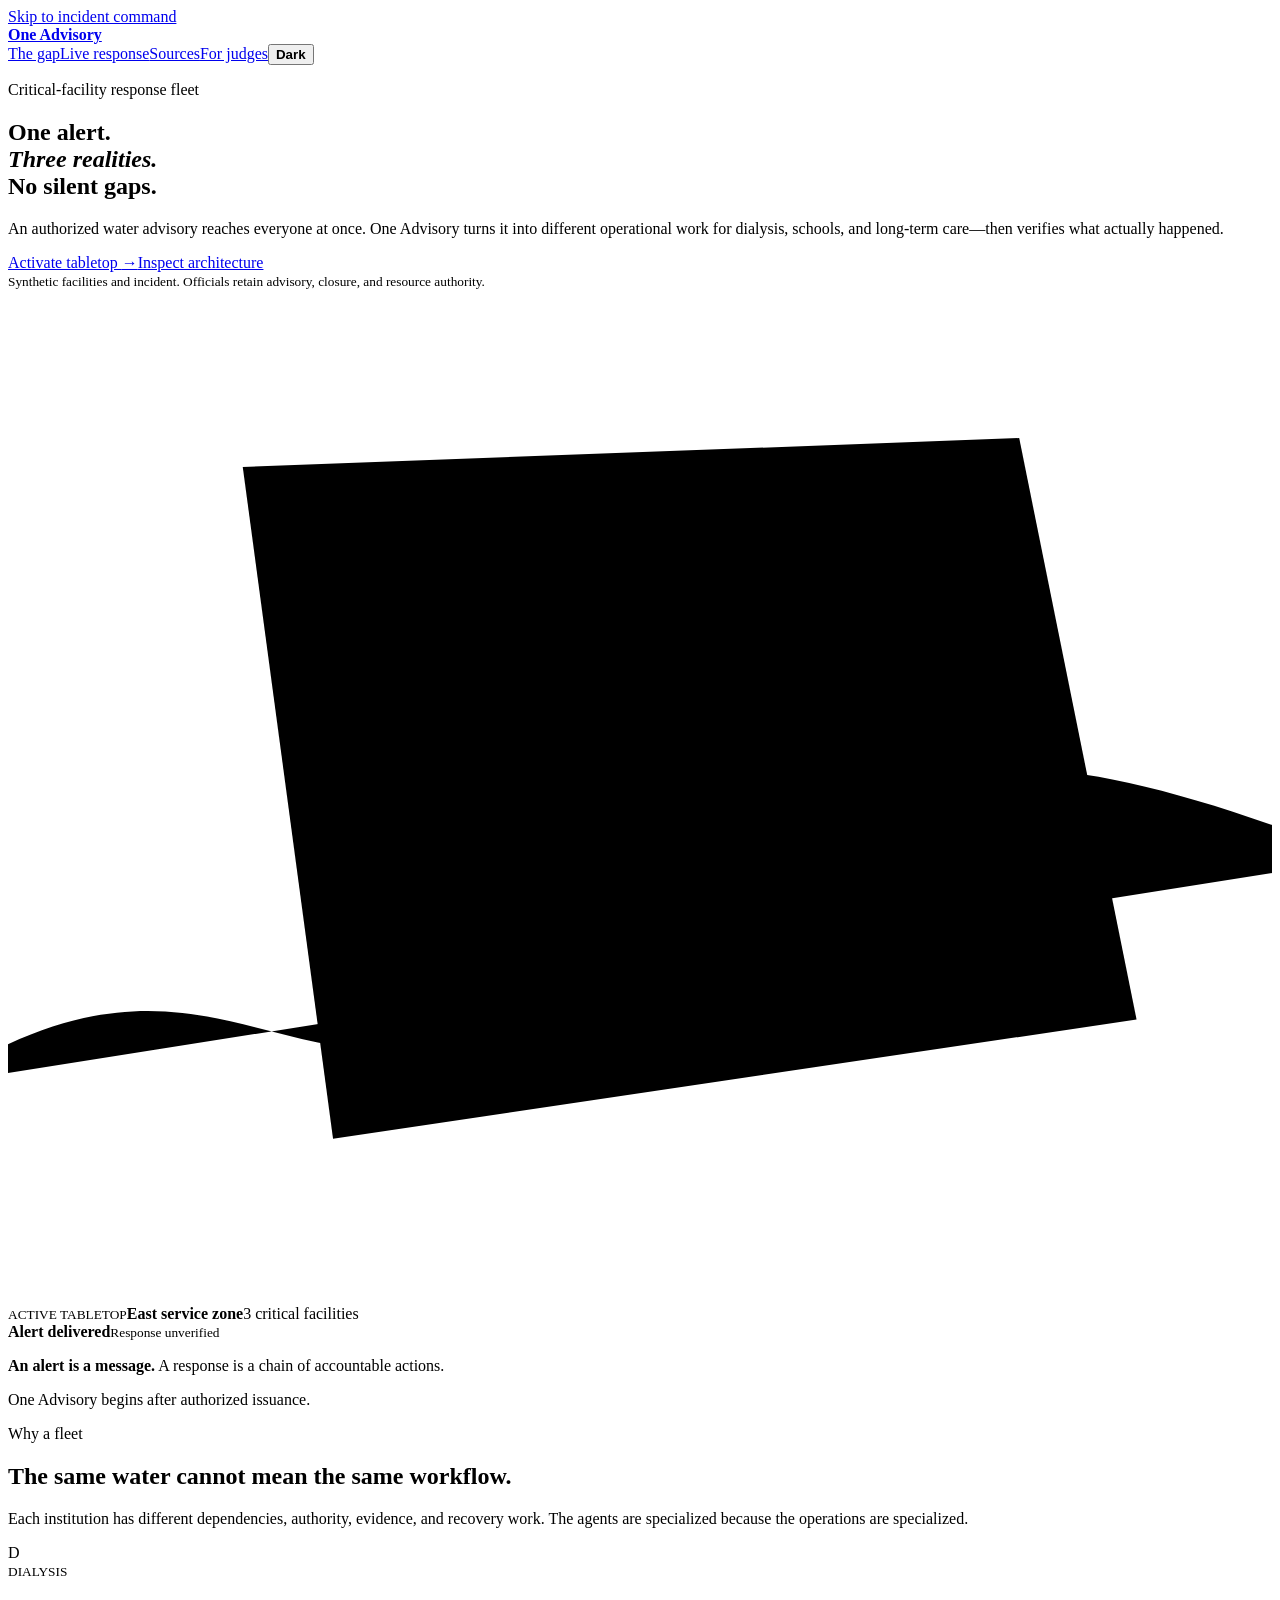
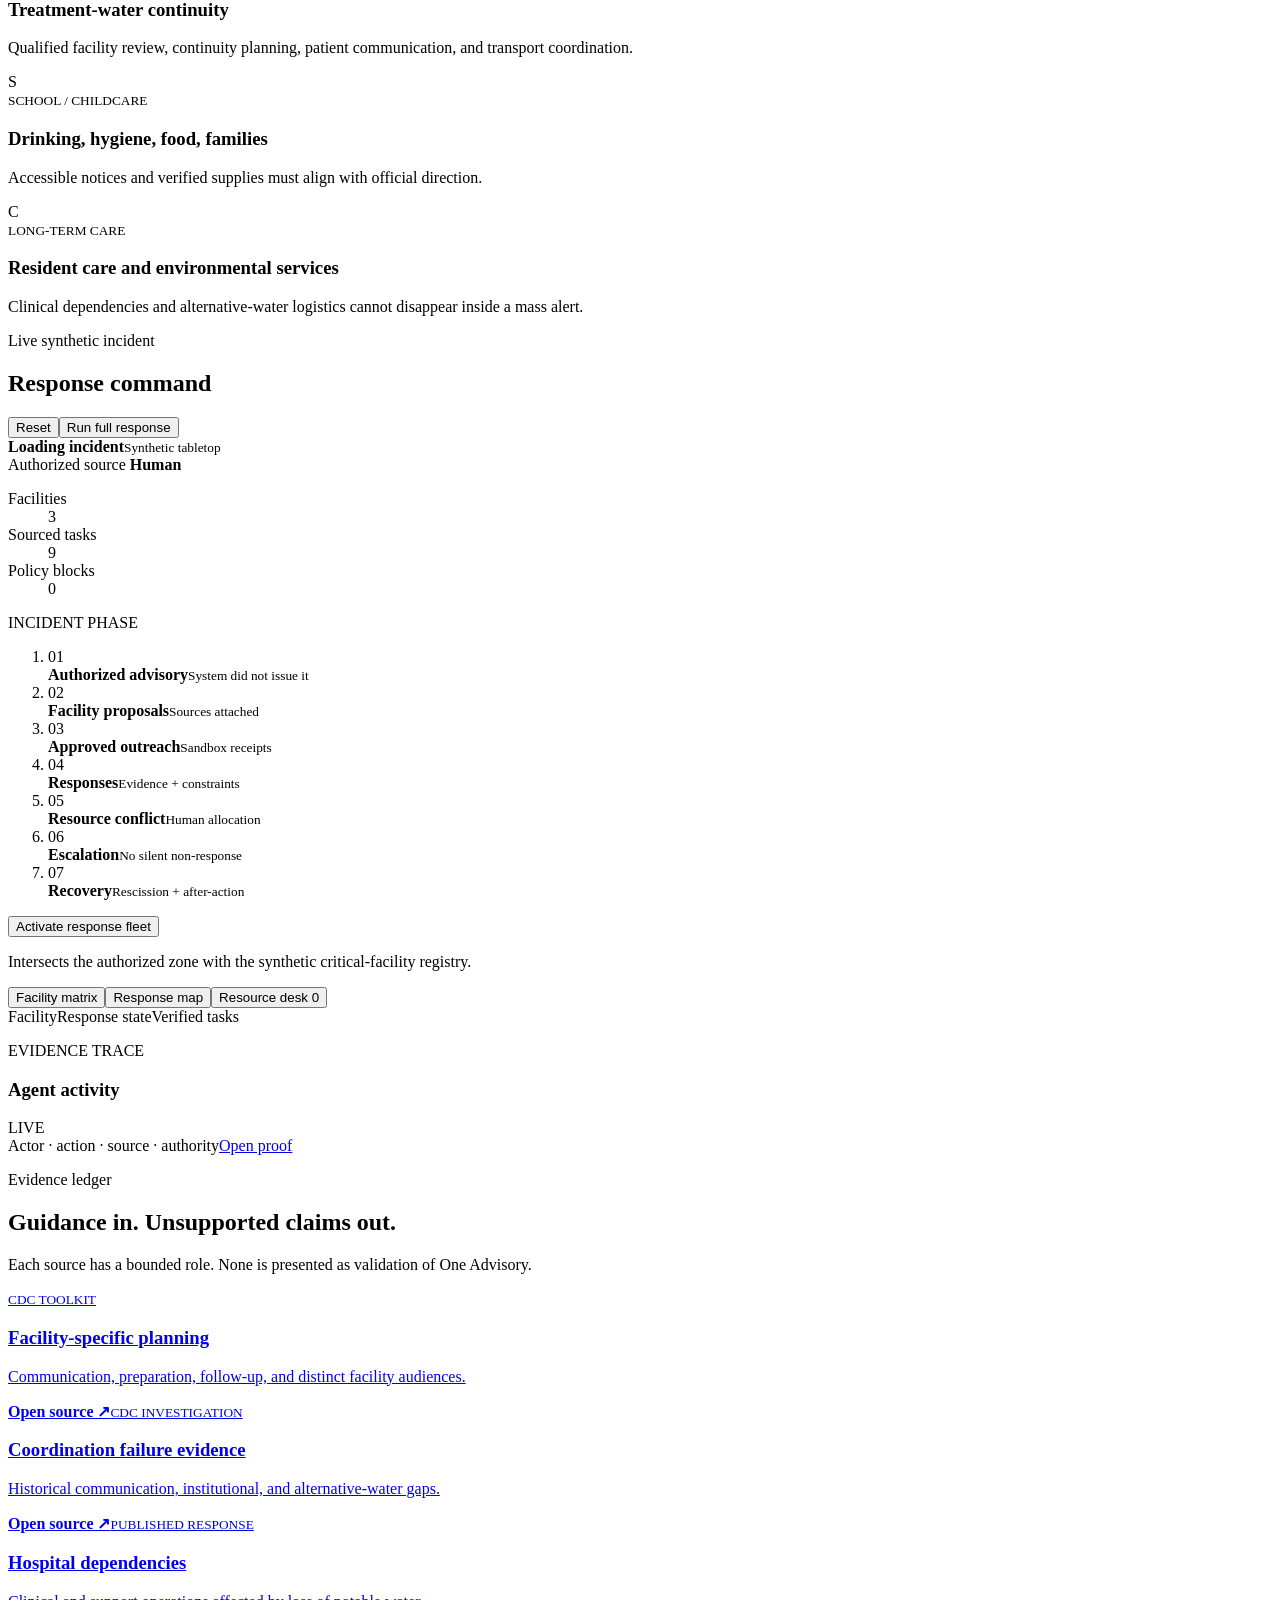
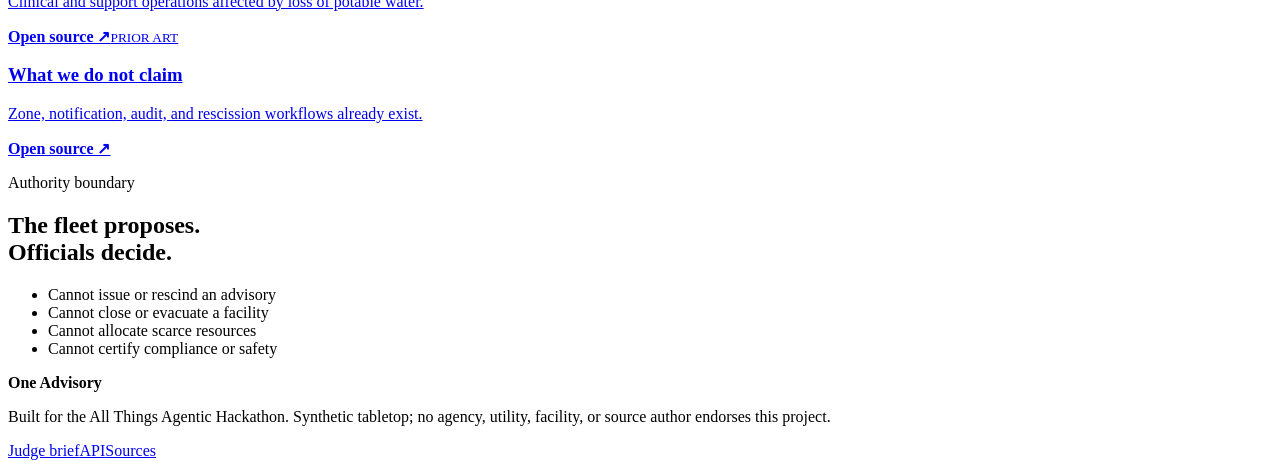
==== app/web/index.html @ 7d85302a "revert: remove guided navigation" ====
<!doctype html>
<html lang="en" data-theme="dark">
<head>
  <meta charset="utf-8"><meta name="viewport" content="width=device-width, initial-scale=1">
  <meta name="description" content="One Advisory turns an authorized drinking-water warning into verified facility-specific response.">
  <title>One Advisory — From warning to verified response</title>
  <link rel="preconnect" href="https://fonts.googleapis.com"><link rel="preconnect" href="https://fonts.gstatic.com" crossorigin>
  <link href="https://fonts.googleapis.com/css2?family=Geist:wght@400;500;600;700&family=Geist+Mono:wght@400;600&display=swap" rel="stylesheet">
  <link rel="stylesheet" href="/static/styles.css">
</head>
<body>
  <a class="skip-link" href="#command">Skip to incident command</a>
  <header class="topbar"><a class="brand" href="/"><span class="brand-symbol" aria-hidden="true"><i></i><i></i><i></i></span><b>One Advisory</b></a><nav><a href="#why">The gap</a><a href="#command">Live response</a><a href="#sources">Sources</a><a href="/judges">For judges</a><button id="theme-toggle" class="theme-toggle" type="button" aria-pressed="true"><span aria-hidden="true"></span><b>Dark</b></button></nav></header>
  <main>
    <section class="hero shell">
      <div class="hero-copy"><p class="kicker">Critical-facility response fleet</p><h1>One alert.<br><em>Three realities.</em><br>No silent gaps.</h1><p>An authorized water advisory reaches everyone at once. One Advisory turns it into different operational work for dialysis, schools, and long-term care—then verifies what actually happened.</p><div class="hero-actions"><a href="#command" class="button primary">Activate tabletop <span>→</span></a><a href="/judges" class="button quiet">Inspect architecture</a></div><small>Synthetic facilities and incident. Officials retain advisory, closure, and resource authority.</small></div>
      <div class="hero-map" aria-label="Synthetic advisory zone with three critical facilities">
        <div class="map-grid"></div><svg viewBox="0 0 700 560" role="img" aria-label="East service zone synthetic map"><path class="river" d="M-40 440C130 330 160 490 320 380S510 220 750 315"/><path class="zone" d="M130 98L560 82L625 404L180 470Z"/><path class="road" d="M15 190L690 375M70 520L570 10M10 340L690 160"/><g class="marker dialysis" transform="translate(285 228)"><circle r="21"/><path d="M-7 0H7M0-7V7"/></g><g class="marker school" transform="translate(450 338)"><circle r="21"/><path d="M-9 6H9V-4L0-10L-9-4Z"/></g><g class="marker care" transform="translate(510 188)"><circle r="21"/><path d="M-9 8V-8H9V8M-3 8V1H3V8"/></g></svg>
        <div class="map-card map-title"><small>ACTIVE TABLETOP</small><b>East service zone</b><span>3 critical facilities</span></div>
        <div class="map-card map-proof"><span class="proof-ring"></span><div><b>Alert delivered</b><small>Response unverified</small></div></div>
      </div>
    </section>

    <section class="definition-strip"><div class="shell"><p><b>An alert is a message.</b> A response is a chain of accountable actions.</p><span>One Advisory begins after authorized issuance.</span></div></section>

    <section class="section shell" id="why">
      <div class="section-title"><p class="kicker">Why a fleet</p><h2>The same water cannot mean the same workflow.</h2><p>Each institution has different dependencies, authority, evidence, and recovery work. The agents are specialized because the operations are specialized.</p></div>
      <div class="facility-explain"><article><span>D</span><div><small>DIALYSIS</small><h3>Treatment-water continuity</h3><p>Qualified facility review, continuity planning, patient communication, and transport coordination.</p></div></article><article><span>S</span><div><small>SCHOOL / CHILDCARE</small><h3>Drinking, hygiene, food, families</h3><p>Accessible notices and verified supplies must align with official direction.</p></div></article><article><span>C</span><div><small>LONG-TERM CARE</small><h3>Resident care and environmental services</h3><p>Clinical dependencies and alternative-water logistics cannot disappear inside a mass alert.</p></div></article></div>
    </section>

    <section class="command-section" id="command">
      <div class="shell command-heading"><div><p class="kicker">Live synthetic incident</p><h2>Response command</h2></div><div><button class="button quiet small" id="reset">Reset</button><button class="button primary small" id="autorun">Run full response</button></div></div>
      <div class="shell command" aria-busy="false">
        <header class="incident-bar"><div class="incident-state"><span id="state-light"></span><div><b id="state-title">Loading incident</b><small id="incident-id">Synthetic tabletop</small></div></div><div class="incident-auth">Authorized source <strong>Human</strong></div><dl><div><dt>Facilities</dt><dd id="facility-count">3</dd></div><div><dt>Sourced tasks</dt><dd id="task-count">9</dd></div><div><dt>Policy blocks</dt><dd id="rejection-count">0</dd></div></dl></header>
        <div class="command-grid">
          <aside class="phase-panel"><p class="panel-label">INCIDENT PHASE</p><ol id="phases"><li data-state="authorized_advisory_received"><span>01</span><div><b>Authorized advisory</b><small>System did not issue it</small></div></li><li data-state="proposals_ready"><span>02</span><div><b>Facility proposals</b><small>Sources attached</small></div></li><li data-state="instructions_delivered"><span>03</span><div><b>Approved outreach</b><small>Sandbox receipts</small></div></li><li data-state="responses_in_progress"><span>04</span><div><b>Responses</b><small>Evidence + constraints</small></div></li><li data-state="resource_conflict"><span>05</span><div><b>Resource conflict</b><small>Human allocation</small></div></li><li data-state="response_verified"><span>06</span><div><b>Escalation</b><small>No silent non-response</small></div></li><li data-state="closed"><span>07</span><div><b>Recovery</b><small>Rescission + after-action</small></div></li></ol><button class="button primary full" id="advance">Activate response fleet</button><p id="next-note">Intersects the authorized zone with the synthetic critical-facility registry.</p></aside>
          <section class="operations-panel">
            <div class="ops-tabs" role="tablist"><button role="tab" data-tab="facilities" aria-selected="true">Facility matrix</button><button role="tab" data-tab="map" aria-selected="false">Response map</button><button role="tab" data-tab="conflict" aria-selected="false">Resource desk <span id="conflict-badge">0</span></button></div>
            <div class="ops-view" id="view-facilities" role="tabpanel"><div class="facility-table-head"><span>Facility</span><span>Response state</span><span>Verified tasks</span></div><div id="facility-list"></div></div>
            <div class="ops-view" id="view-map" role="tabpanel" hidden><div class="ops-map"><div class="map-grid"></div><svg viewBox="0 0 700 480"><path class="river" d="M-40 380C130 270 160 430 320 320S510 160 750 255"/><path class="zone" d="M130 78L560 62L625 344L180 410Z"/><path class="road" d="M15 150L690 315M70 450L570 0M10 290L690 120"/><g id="map-markers"></g></svg><div class="map-legend"><span><i class="ok"></i>Evidence</span><span><i class="wait"></i>Waiting</span><span><i class="risk"></i>Escalated</span></div></div></div>
            <div class="ops-view" id="view-conflict" role="tabpanel" hidden><div id="conflict-panel" class="empty-state"><span></span><h3>No resource conflict yet</h3><p>The fleet will surface competing requests without allocating on its own.</p></div></div>
          </section>
          <aside class="trace-panel"><div class="trace-title"><div><p class="panel-label">EVIDENCE TRACE</p><h3>Agent activity</h3></div><span>LIVE</span></div><div id="timeline" class="timeline" aria-live="polite"></div><footer><span>Actor · action · source · authority</span><a href="/api/proof">Open proof</a></footer></aside>
        </div>
      </div>
    </section>

    <section class="section shell" id="sources"><div class="section-title"><p class="kicker">Evidence ledger</p><h2>Guidance in. Unsupported claims out.</h2><p>Each source has a bounded role. None is presented as validation of One Advisory.</p></div><div class="sources"><a href="https://www.cdc.gov/water-emergency/php/dwact/index.html"><small>CDC TOOLKIT</small><h3>Facility-specific planning</h3><p>Communication, preparation, follow-up, and distinct facility audiences.</p><b>Open source ↗</b></a><a href="https://www.cdc.gov/mmwr/preview/mmwrhtml/mm6006a1.htm"><small>CDC INVESTIGATION</small><h3>Coordination failure evidence</h3><p>Historical communication, institutional, and alternative-water gaps.</p><b>Open source ↗</b></a><a href="https://pmc.ncbi.nlm.nih.gov/articles/PMC5587347/"><small>PUBLISHED RESPONSE</small><h3>Hospital dependencies</h3><p>Clinical and support operations affected by loss of potable water.</p><b>Open source ↗</b></a><a href="https://uoms.canopymapping.co/boil-water-notice-management-software"><small>PRIOR ART</small><h3>What we do not claim</h3><p>Zone, notification, audit, and rescission workflows already exist.</p><b>Open source ↗</b></a></div></section>
    <section class="authority-section"><div class="shell"><div><p class="kicker">Authority boundary</p><h2>The fleet proposes.<br>Officials decide.</h2></div><ul><li>Cannot issue or rescind an advisory</li><li>Cannot close or evacuate a facility</li><li>Cannot allocate scarce resources</li><li>Cannot certify compliance or safety</li></ul></div></section>
  </main>
  <footer class="footer"><div class="shell"><div class="brand"><span class="brand-symbol"><i></i><i></i><i></i></span><b>One Advisory</b></div><p>Built for the All Things Agentic Hackathon. Synthetic tabletop; no agency, utility, facility, or source author endorses this project.</p><nav><a href="/judges">Judge brief</a><a href="/docs">API</a><a href="#sources">Sources</a></nav></div></footer>
  <div id="toast" class="toast" role="status" aria-live="polite"></div><script src="/static/app.js" defer></script>
</body></html>
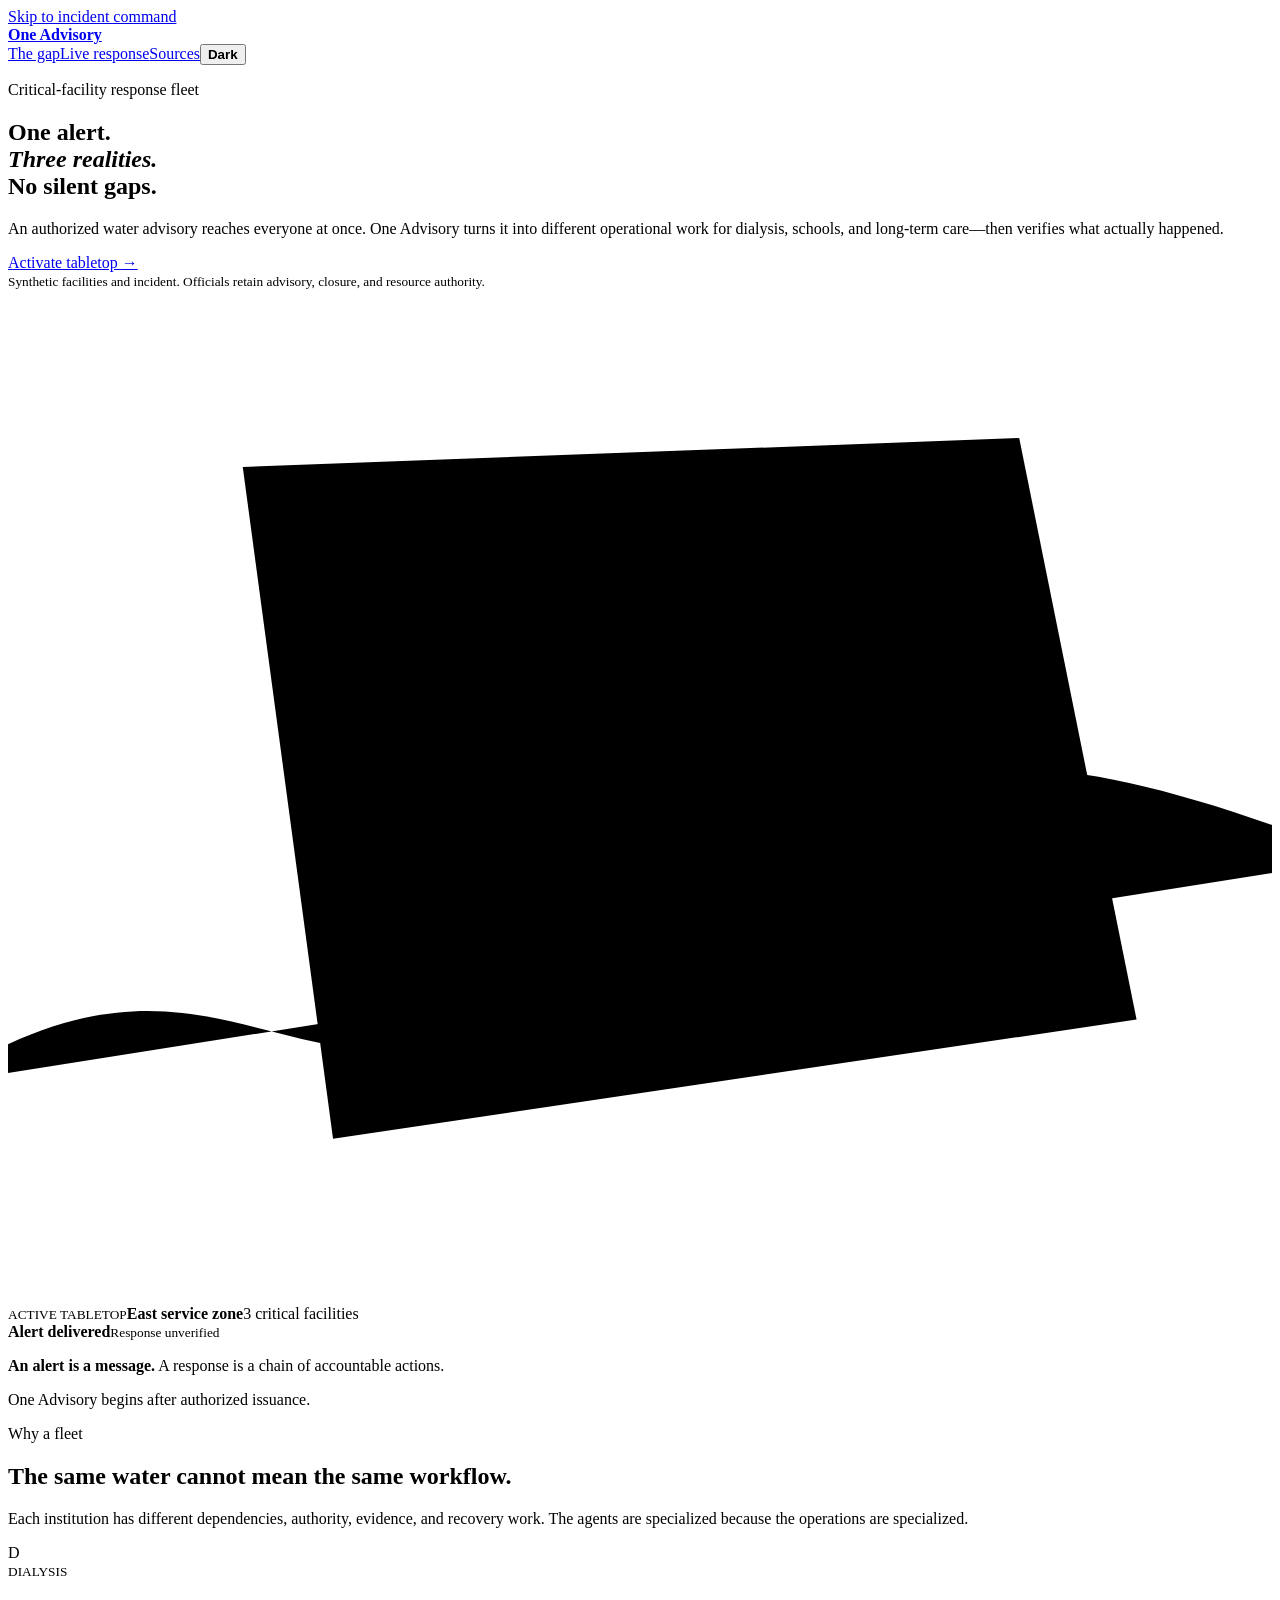
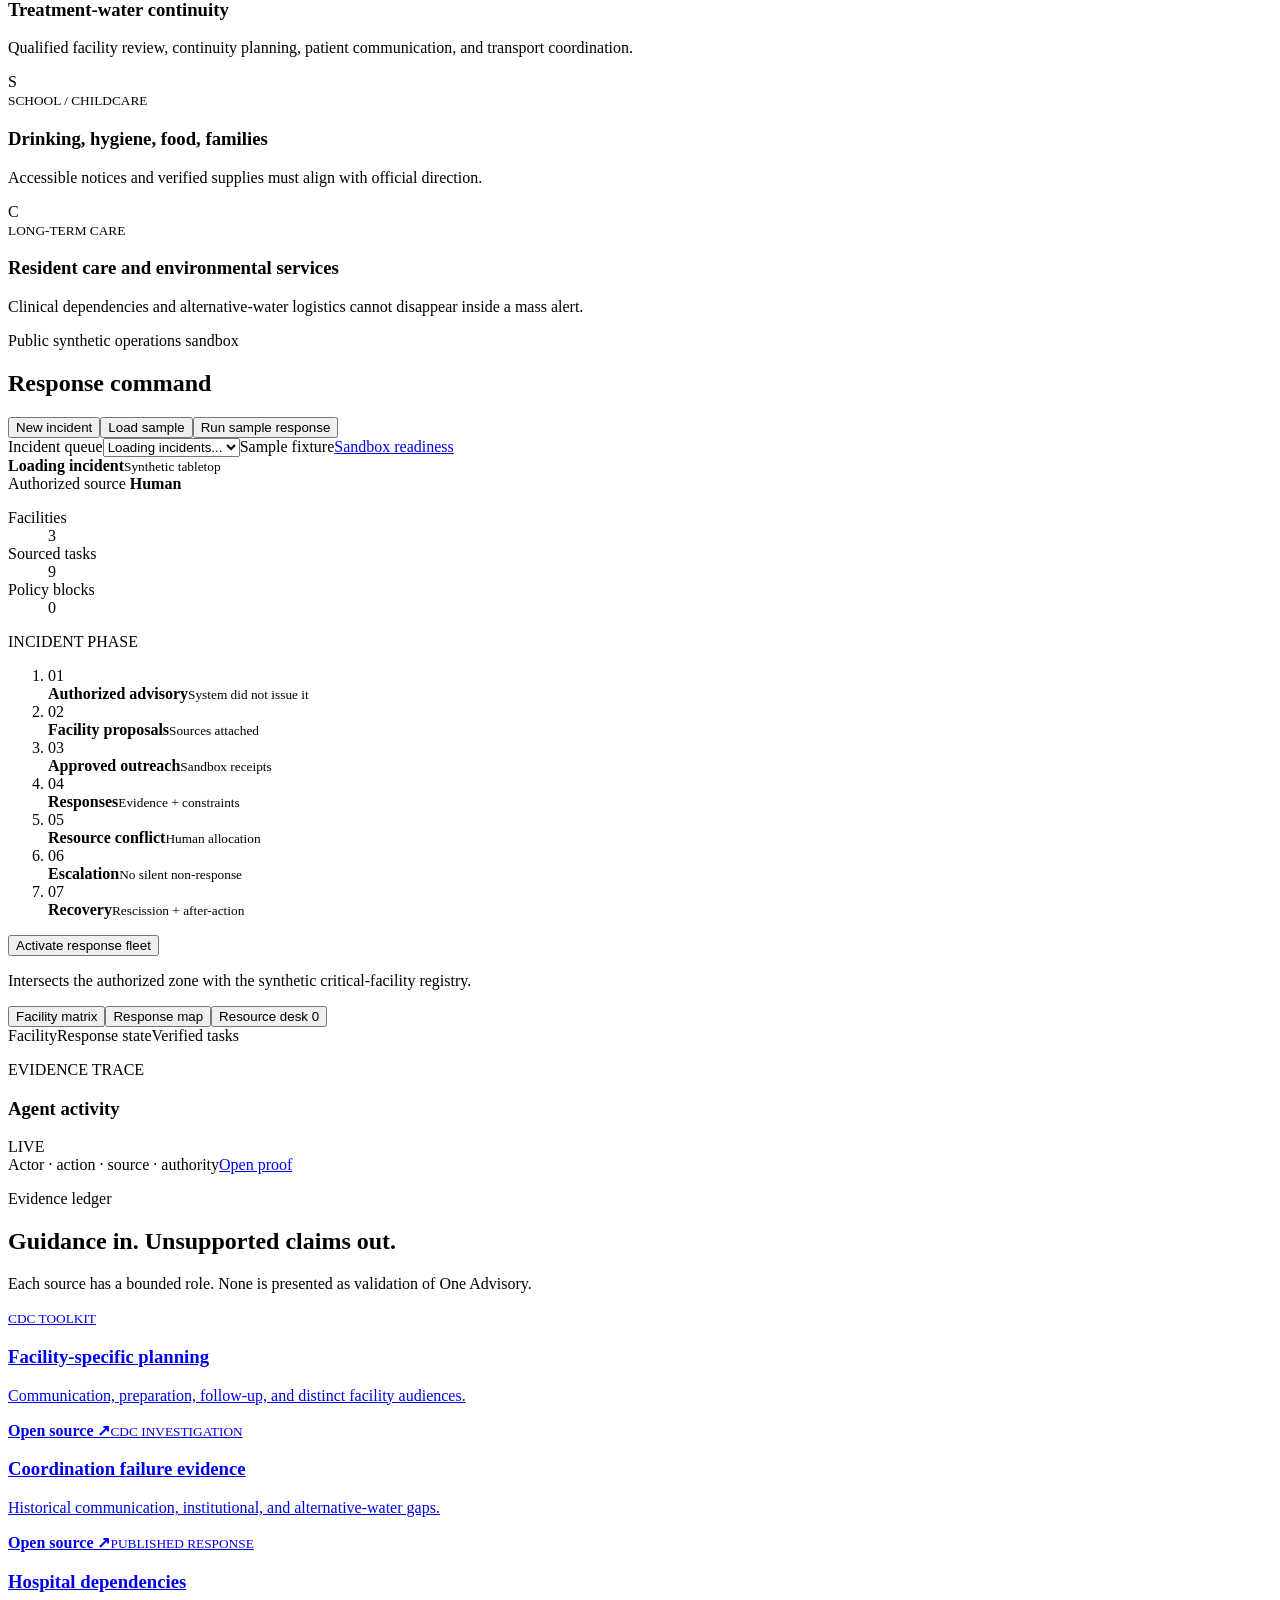
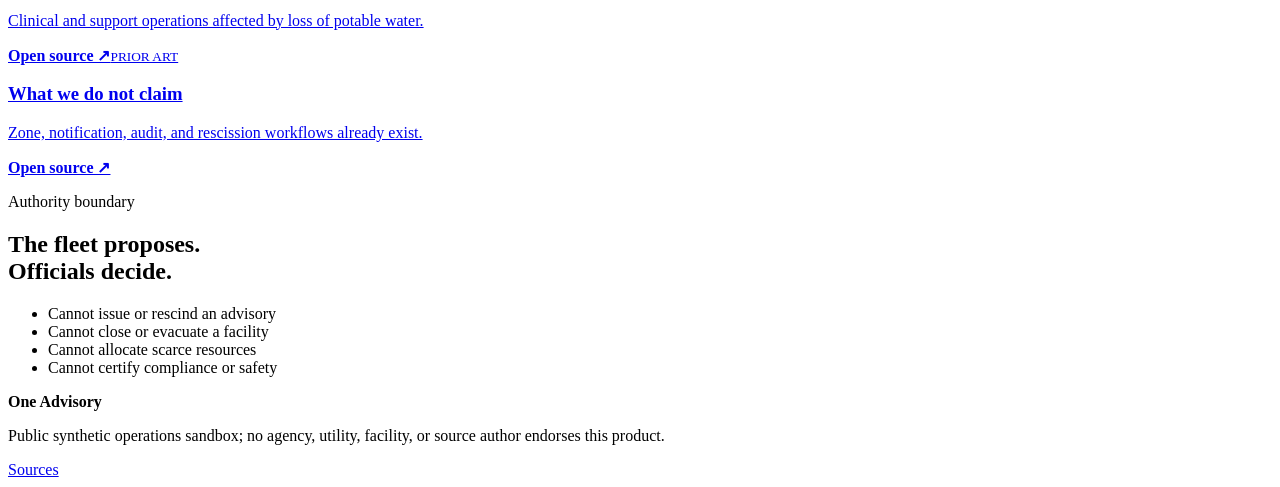
==== commit 2bdf10fc: "Add custom public incident sandbox" ====
--- a/app/web/index.html
+++ b/app/web/index.html
@@ -6,14 +6,14 @@
   <title>One Advisory — From warning to verified response</title>
   <link rel="preconnect" href="https://fonts.googleapis.com"><link rel="preconnect" href="https://fonts.gstatic.com" crossorigin>
   <link href="https://fonts.googleapis.com/css2?family=Geist:wght@400;500;600;700&family=Geist+Mono:wght@400;600&display=swap" rel="stylesheet">
-  <link rel="stylesheet" href="/static/styles.css">
+  <link rel="stylesheet" href="/static/styles.css"><link rel="stylesheet" href="/static/pilot.css">
 </head>
 <body>
   <a class="skip-link" href="#command">Skip to incident command</a>
-  <header class="topbar"><a class="brand" href="/"><span class="brand-symbol" aria-hidden="true"><i></i><i></i><i></i></span><b>One Advisory</b></a><nav><a href="#why">The gap</a><a href="#command">Live response</a><a href="#sources">Sources</a><a href="/judges">For judges</a><button id="theme-toggle" class="theme-toggle" type="button" aria-pressed="true"><span aria-hidden="true"></span><b>Dark</b></button></nav></header>
+  <header class="topbar"><a class="brand" href="/"><span class="brand-symbol" aria-hidden="true"><i></i><i></i><i></i></span><b>One Advisory</b></a><nav><a href="#why">The gap</a><a href="#command">Live response</a><a href="#sources">Sources</a><button id="theme-toggle" class="theme-toggle" type="button" aria-pressed="true"><span aria-hidden="true"></span><b>Dark</b></button></nav></header>
   <main>
     <section class="hero shell">
-      <div class="hero-copy"><p class="kicker">Critical-facility response fleet</p><h1>One alert.<br><em>Three realities.</em><br>No silent gaps.</h1><p>An authorized water advisory reaches everyone at once. One Advisory turns it into different operational work for dialysis, schools, and long-term care—then verifies what actually happened.</p><div class="hero-actions"><a href="#command" class="button primary">Activate tabletop <span>→</span></a><a href="/judges" class="button quiet">Inspect architecture</a></div><small>Synthetic facilities and incident. Officials retain advisory, closure, and resource authority.</small></div>
+      <div class="hero-copy"><p class="kicker">Critical-facility response fleet</p><h1>One alert.<br><em>Three realities.</em><br>No silent gaps.</h1><p>An authorized water advisory reaches everyone at once. One Advisory turns it into different operational work for dialysis, schools, and long-term care—then verifies what actually happened.</p><div class="hero-actions"><a href="#command" class="button primary">Activate tabletop <span>→</span></a></div><small>Synthetic facilities and incident. Officials retain advisory, closure, and resource authority.</small></div>
       <div class="hero-map" aria-label="Synthetic advisory zone with three critical facilities">
         <div class="map-grid"></div><svg viewBox="0 0 700 560" role="img" aria-label="East service zone synthetic map"><path class="river" d="M-40 440C130 330 160 490 320 380S510 220 750 315"/><path class="zone" d="M130 98L560 82L625 404L180 470Z"/><path class="road" d="M15 190L690 375M70 520L570 10M10 340L690 160"/><g class="marker dialysis" transform="translate(285 228)"><circle r="21"/><path d="M-7 0H7M0-7V7"/></g><g class="marker school" transform="translate(450 338)"><circle r="21"/><path d="M-9 6H9V-4L0-10L-9-4Z"/></g><g class="marker care" transform="translate(510 188)"><circle r="21"/><path d="M-9 8V-8H9V8M-3 8V1H3V8"/></g></svg>
         <div class="map-card map-title"><small>ACTIVE TABLETOP</small><b>East service zone</b><span>3 critical facilities</span></div>
@@ -29,7 +29,8 @@
     </section>
 
     <section class="command-section" id="command">
-      <div class="shell command-heading"><div><p class="kicker">Live synthetic incident</p><h2>Response command</h2></div><div><button class="button quiet small" id="reset">Reset</button><button class="button primary small" id="autorun">Run full response</button></div></div>
+      <div class="shell command-heading"><div><p class="kicker">Public synthetic operations sandbox</p><h2>Response command</h2></div><div><button class="button quiet small" id="new-incident">New incident</button><button class="button quiet small" id="reset">Load sample</button><button class="button primary small" id="autorun">Run sample response</button></div></div>
+      <div class="shell pilot-toolbar"><label><span>Incident queue</span><select id="incident-select" aria-label="Choose a synthetic incident"><option>Loading incidents...</option></select></label><span id="incident-origin">Sample fixture</span><a href="/api/pilot/readiness" target="_blank" rel="noreferrer">Sandbox readiness</a></div>
       <div class="shell command" aria-busy="false">
         <header class="incident-bar"><div class="incident-state"><span id="state-light"></span><div><b id="state-title">Loading incident</b><small id="incident-id">Synthetic tabletop</small></div></div><div class="incident-auth">Authorized source <strong>Human</strong></div><dl><div><dt>Facilities</dt><dd id="facility-count">3</dd></div><div><dt>Sourced tasks</dt><dd id="task-count">9</dd></div><div><dt>Policy blocks</dt><dd id="rejection-count">0</dd></div></dl></header>
         <div class="command-grid">
@@ -47,8 +48,25 @@
 
     <section class="section shell" id="sources"><div class="section-title"><p class="kicker">Evidence ledger</p><h2>Guidance in. Unsupported claims out.</h2><p>Each source has a bounded role. None is presented as validation of One Advisory.</p></div><div class="sources"><a href="https://www.cdc.gov/water-emergency/php/dwact/index.html"><small>CDC TOOLKIT</small><h3>Facility-specific planning</h3><p>Communication, preparation, follow-up, and distinct facility audiences.</p><b>Open source ↗</b></a><a href="https://www.cdc.gov/mmwr/preview/mmwrhtml/mm6006a1.htm"><small>CDC INVESTIGATION</small><h3>Coordination failure evidence</h3><p>Historical communication, institutional, and alternative-water gaps.</p><b>Open source ↗</b></a><a href="https://pmc.ncbi.nlm.nih.gov/articles/PMC5587347/"><small>PUBLISHED RESPONSE</small><h3>Hospital dependencies</h3><p>Clinical and support operations affected by loss of potable water.</p><b>Open source ↗</b></a><a href="https://uoms.canopymapping.co/boil-water-notice-management-software"><small>PRIOR ART</small><h3>What we do not claim</h3><p>Zone, notification, audit, and rescission workflows already exist.</p><b>Open source ↗</b></a></div></section>
     <section class="authority-section"><div class="shell"><div><p class="kicker">Authority boundary</p><h2>The fleet proposes.<br>Officials decide.</h2></div><ul><li>Cannot issue or rescind an advisory</li><li>Cannot close or evacuate a facility</li><li>Cannot allocate scarce resources</li><li>Cannot certify compliance or safety</li></ul></div></section>
-  </main>
-  <footer class="footer"><div class="shell"><div class="brand"><span class="brand-symbol"><i></i><i></i><i></i></span><b>One Advisory</b></div><p>Built for the All Things Agentic Hackathon. Synthetic tabletop; no agency, utility, facility, or source author endorses this project.</p><nav><a href="/judges">Judge brief</a><a href="/docs">API</a><a href="#sources">Sources</a></nav></div></footer>
-  <div id="toast" class="toast" role="status" aria-live="polite"></div><script src="/static/app.js" defer></script>
+  <dialog id="incident-dialog" class="pilot-dialog" aria-labelledby="incident-dialog-title">
+    <form id="incident-form">
+      <header><div><p class="kicker">Synthetic intake</p><h2 id="incident-dialog-title">Create a fictional response exercise</h2></div><button type="button" id="incident-close" aria-label="Close">×</button></header>
+      <p class="dialog-boundary">Use fictional data only. One Advisory records an already-authorized exercise advisory; it does not issue public-health instructions.</p>
+      <div class="form-grid">
+        <label><span>Advisory title</span><input name="title" value="North zone boil-water exercise" required></label>
+        <label><span>Fictional authority</span><input name="authority" value="Taylor Morgan, exercise commander - fictional" required></label>
+        <label><span>Issued at (ISO-8601)</span><input name="issued_at" value="2026-08-17T10:00:00Z" required></label>
+        <label><span>Fictional zone</span><input name="zone_name" value="North service zone - fictional" required></label>
+        <label><span>Source title</span><input name="source_title" value="Synthetic exercise advisory bulletin" required></label>
+        <label><span>Source URL</span><input type="url" name="source_url" value="https://www.cdc.gov/water-emergency/php/dwact/index.html" required></label>
+        <fieldset><legend>Dialysis facility</legend><input name="dialysis_name" value="North Dialysis - fictional" aria-label="Dialysis facility name" required><input name="dialysis_contact" value="Charge lead - fictional" aria-label="Dialysis contact" required><input name="dialysis_note" value="12 fictional stations" aria-label="Dialysis capacity note"></fieldset>
+        <fieldset><legend>School or childcare</legend><input name="school_name" value="North Learning Center - fictional" aria-label="School facility name" required><input name="school_contact" value="Site lead - fictional" aria-label="School contact" required><input name="school_note" value="180 fictional learners" aria-label="School capacity note"></fieldset>
+        <fieldset><legend>Long-term care</legend><input name="care_name" value="North Care Home - fictional" aria-label="Care facility name" required><input name="care_contact" value="Administrator - fictional" aria-label="Care contact" required><input name="care_note" value="64 fictional residents" aria-label="Care capacity note"></fieldset>
+      </div>
+      <footer><button class="button quiet" type="button" id="incident-cancel">Cancel</button><button class="button primary" type="submit">Create incident</button></footer>
+    </form>
+  </dialog>  </main>
+  <footer class="footer"><div class="shell"><div class="brand"><span class="brand-symbol"><i></i><i></i><i></i></span><b>One Advisory</b></div><p>Public synthetic operations sandbox; no agency, utility, facility, or source author endorses this product.</p><nav><a href="#sources">Sources</a></nav></div></footer>
+  <div id="toast" class="toast" role="status" aria-live="polite"></div><script src="/static/app.js" defer></script><script src="/static/pilot.js" defer></script>
 </body></html>
 
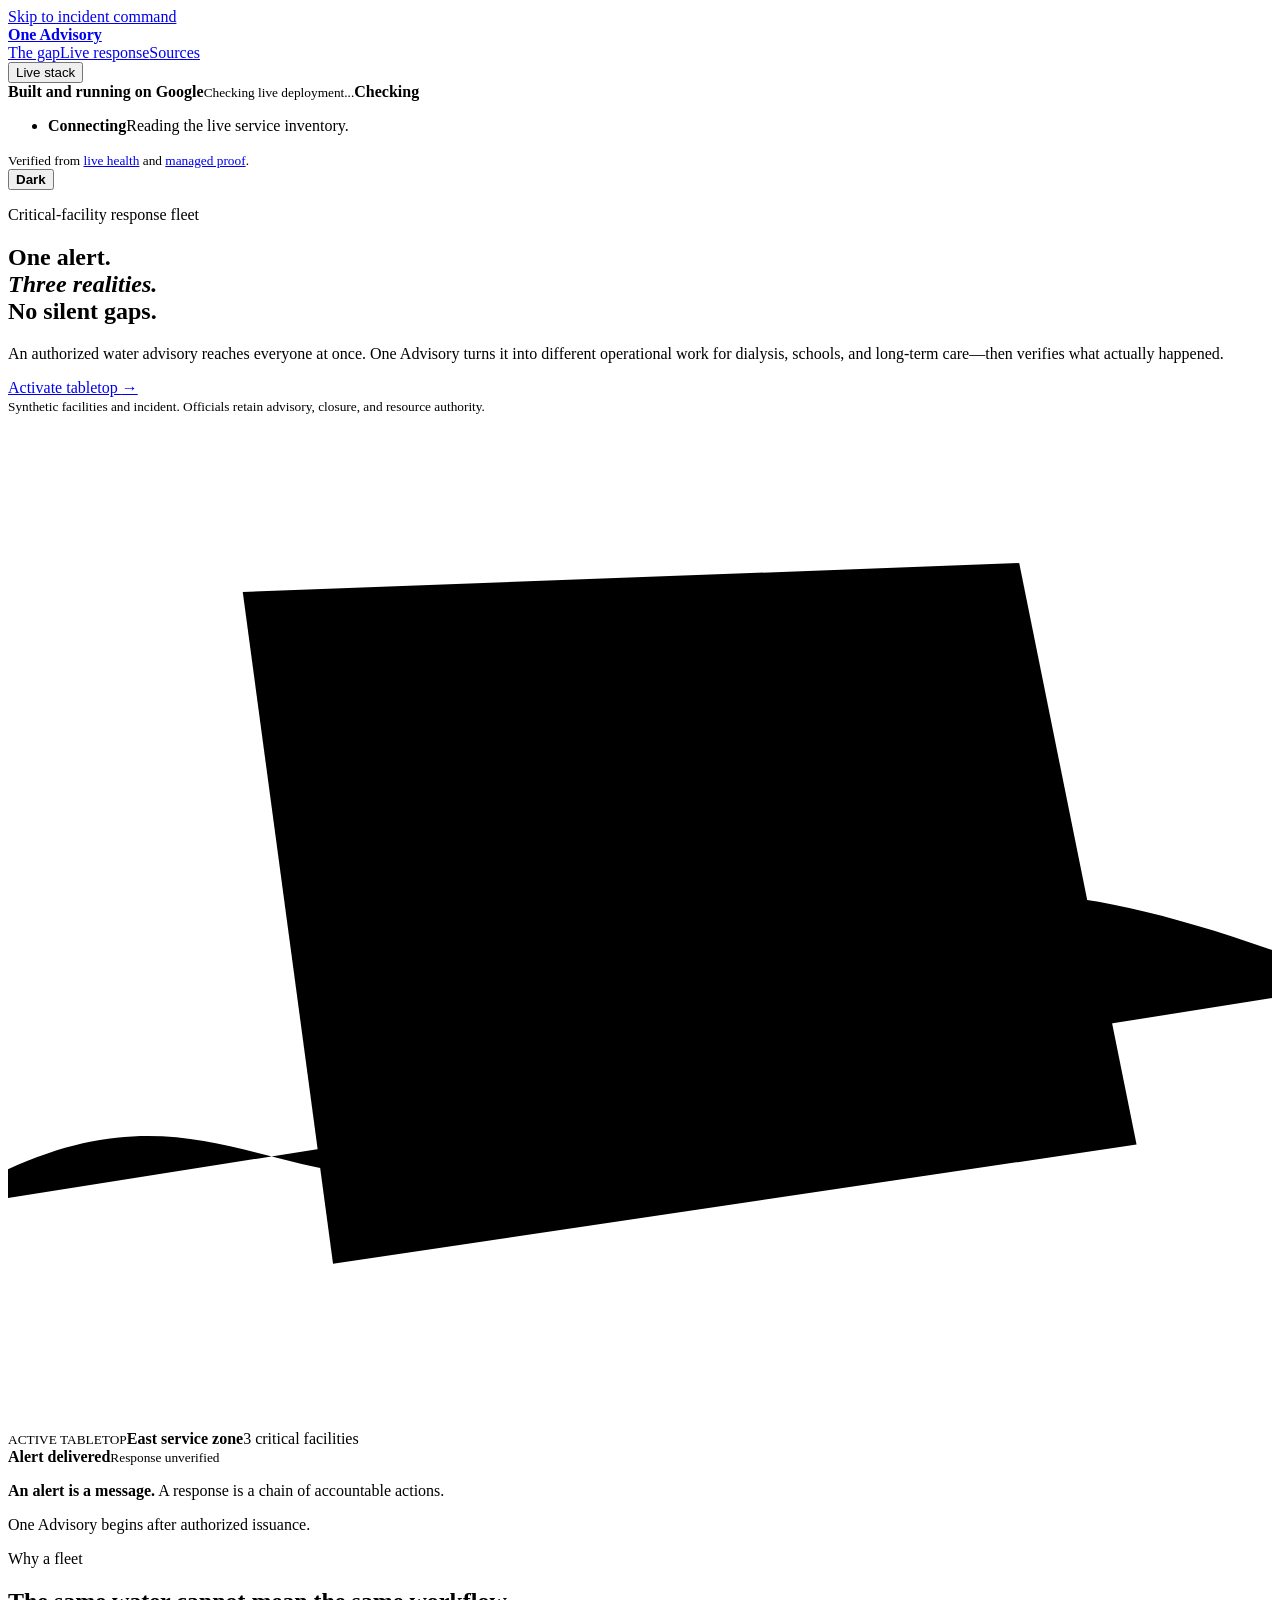
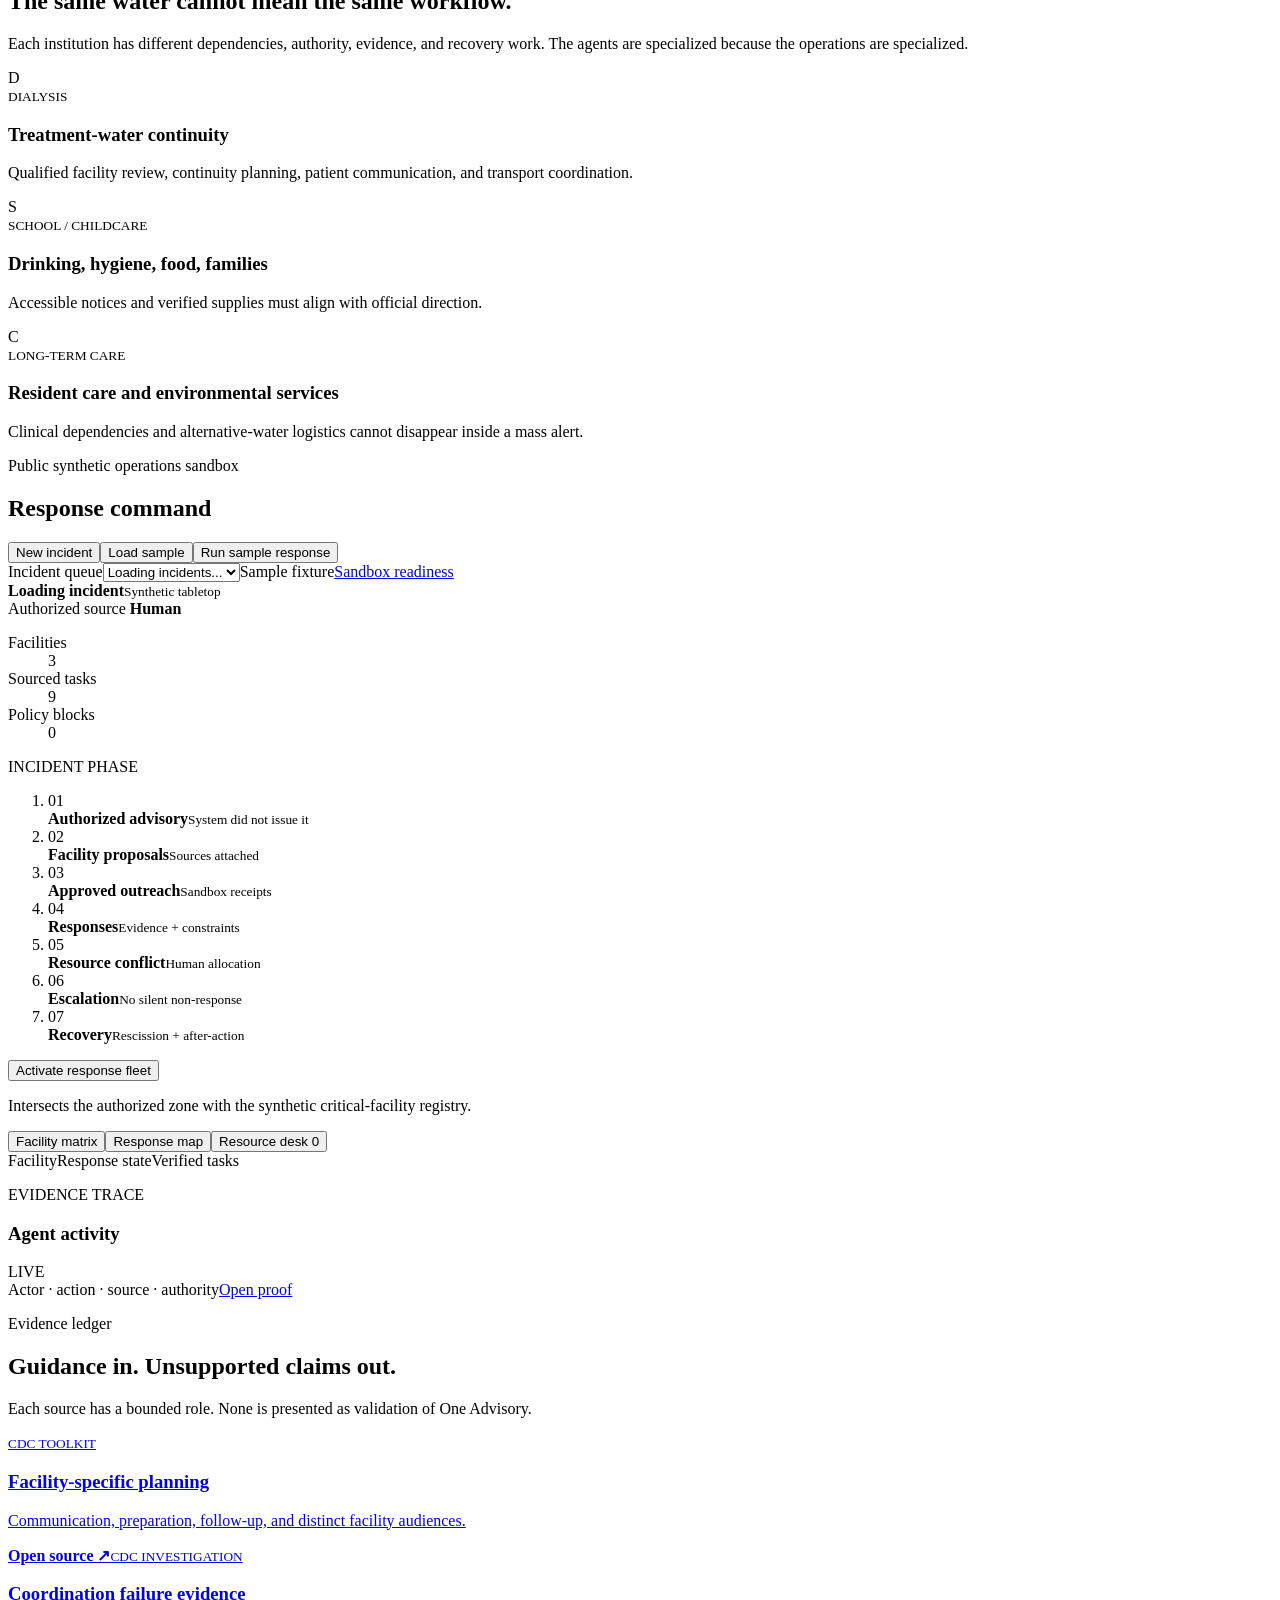
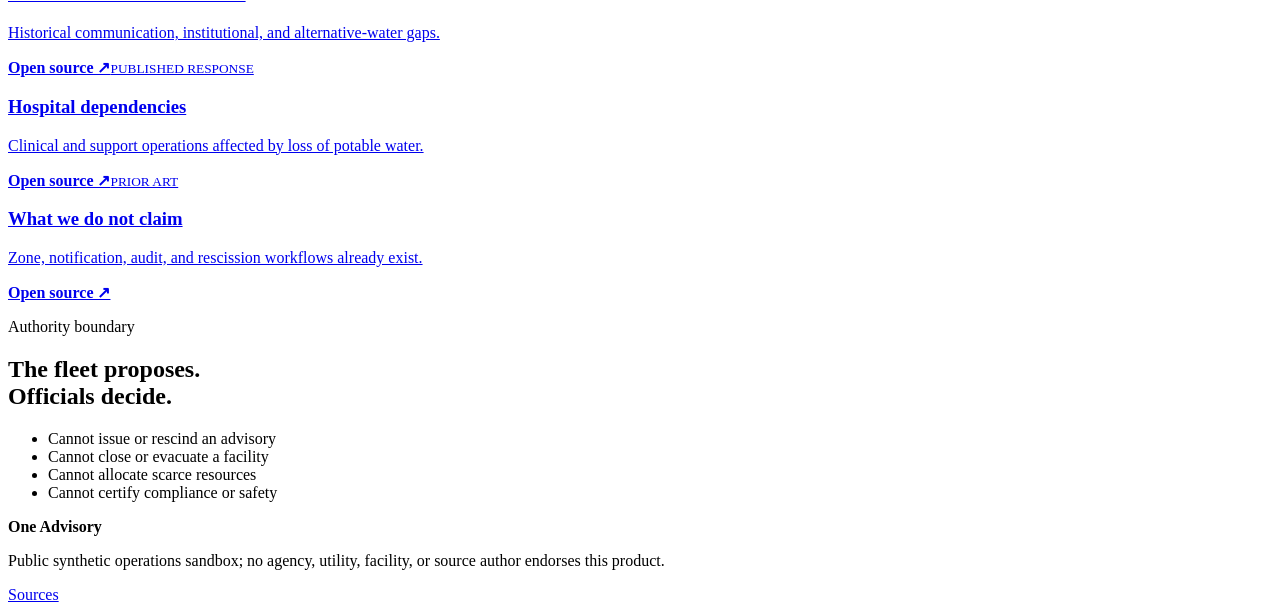
==== commit 1967d6d4: "Add live Google stack proof" ====
--- a/app/web/index.html
+++ b/app/web/index.html
@@ -6,11 +6,11 @@
   <title>One Advisory — From warning to verified response</title>
   <link rel="preconnect" href="https://fonts.googleapis.com"><link rel="preconnect" href="https://fonts.gstatic.com" crossorigin>
   <link href="https://fonts.googleapis.com/css2?family=Geist:wght@400;500;600;700&family=Geist+Mono:wght@400;600&display=swap" rel="stylesheet">
-  <link rel="stylesheet" href="/static/styles.css"><link rel="stylesheet" href="/static/pilot.css">
+  <link rel="stylesheet" href="/static/styles.css"><link rel="stylesheet" href="/static/pilot.css"><link rel="stylesheet" href="/static/cloud-status.css">
 </head>
 <body>
   <a class="skip-link" href="#command">Skip to incident command</a>
-  <header class="topbar"><a class="brand" href="/"><span class="brand-symbol" aria-hidden="true"><i></i><i></i><i></i></span><b>One Advisory</b></a><nav><a href="#why">The gap</a><a href="#command">Live response</a><a href="#sources">Sources</a><button id="theme-toggle" class="theme-toggle" type="button" aria-pressed="true"><span aria-hidden="true"></span><b>Dark</b></button></nav></header>
+  <header class="topbar"><a class="brand" href="/"><span class="brand-symbol" aria-hidden="true"><i></i><i></i><i></i></span><b>One Advisory</b></a><nav><a href="#why">The gap</a><a href="#command">Live response</a><a href="#sources">Sources</a><div class="cloud-status" data-cloud-status data-platform-endpoint="/api/platform"><button class="cloud-status-trigger" id="cloud-status-trigger" type="button" data-state="checking" aria-expanded="false" aria-controls="cloud-status-panel"><span class="cloud-status-dot" aria-hidden="true"></span><span class="cloud-status-copy">Live stack</span></button><div class="cloud-status-panel" id="cloud-status-panel" role="region" aria-label="Google services used by One Advisory" aria-hidden="true"><div class="cloud-status-head"><span><strong>Built and running on Google</strong><small data-cloud-summary>Checking live deployment...</small></span><b class="cloud-status-live" data-cloud-badge>Checking</b></div><ul class="cloud-status-services"><li><b>Connecting</b><span>Reading the live service inventory.</span></li></ul><small class="cloud-status-note">Verified from <a href="/health" target="_blank" rel="noreferrer">live health</a> and <a href="/api/platform" target="_blank" rel="noreferrer">managed proof</a>.</small></div></div><button id="theme-toggle" class="theme-toggle" type="button" aria-pressed="true"><span aria-hidden="true"></span><b>Dark</b></button></nav></header>
   <main>
     <section class="hero shell">
       <div class="hero-copy"><p class="kicker">Critical-facility response fleet</p><h1>One alert.<br><em>Three realities.</em><br>No silent gaps.</h1><p>An authorized water advisory reaches everyone at once. One Advisory turns it into different operational work for dialysis, schools, and long-term care—then verifies what actually happened.</p><div class="hero-actions"><a href="#command" class="button primary">Activate tabletop <span>→</span></a></div><small>Synthetic facilities and incident. Officials retain advisory, closure, and resource authority.</small></div>
@@ -67,6 +67,6 @@
     </form>
   </dialog>  </main>
   <footer class="footer"><div class="shell"><div class="brand"><span class="brand-symbol"><i></i><i></i><i></i></span><b>One Advisory</b></div><p>Public synthetic operations sandbox; no agency, utility, facility, or source author endorses this product.</p><nav><a href="#sources">Sources</a></nav></div></footer>
-  <div id="toast" class="toast" role="status" aria-live="polite"></div><script src="/static/app.js" defer></script><script src="/static/pilot.js" defer></script>
+  <div id="toast" class="toast" role="status" aria-live="polite"></div><script src="/static/cloud-status.js" defer></script><script src="/static/app.js" defer></script><script src="/static/pilot.js" defer></script>
 </body></html>
 
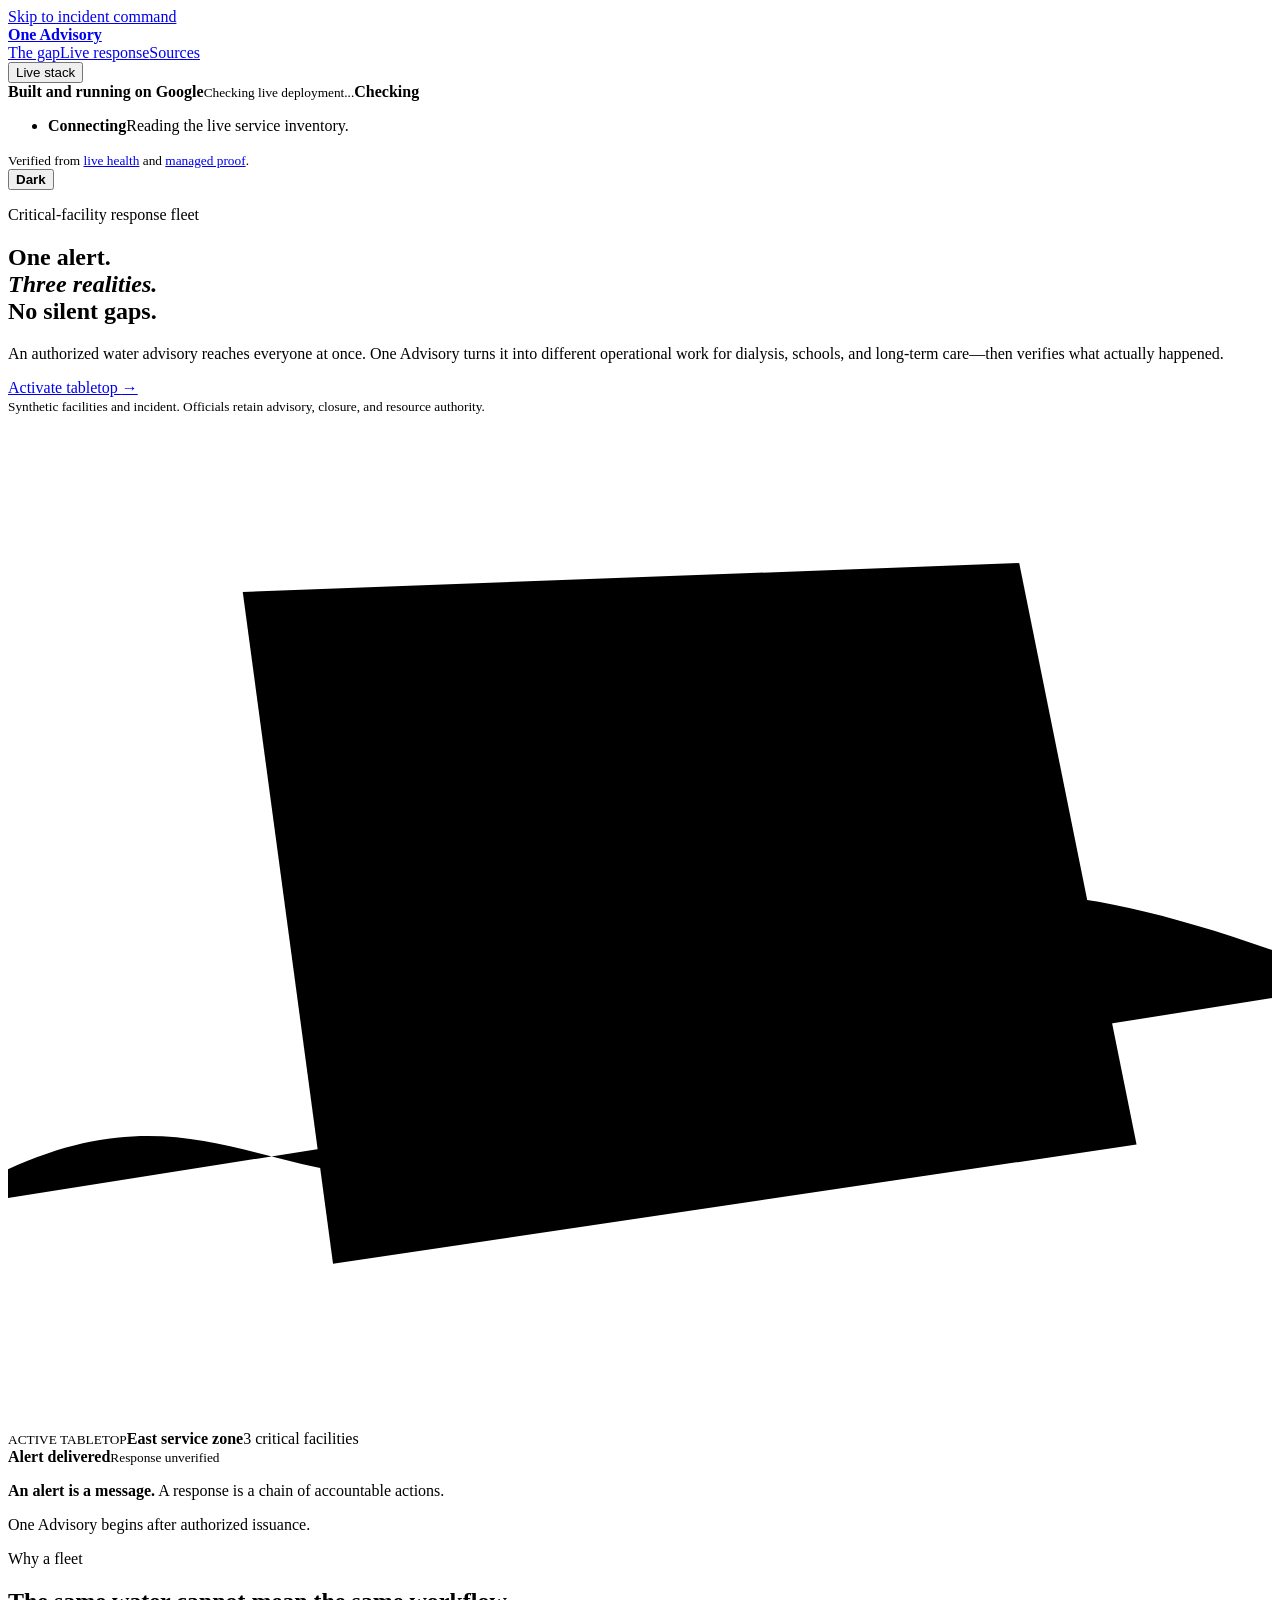
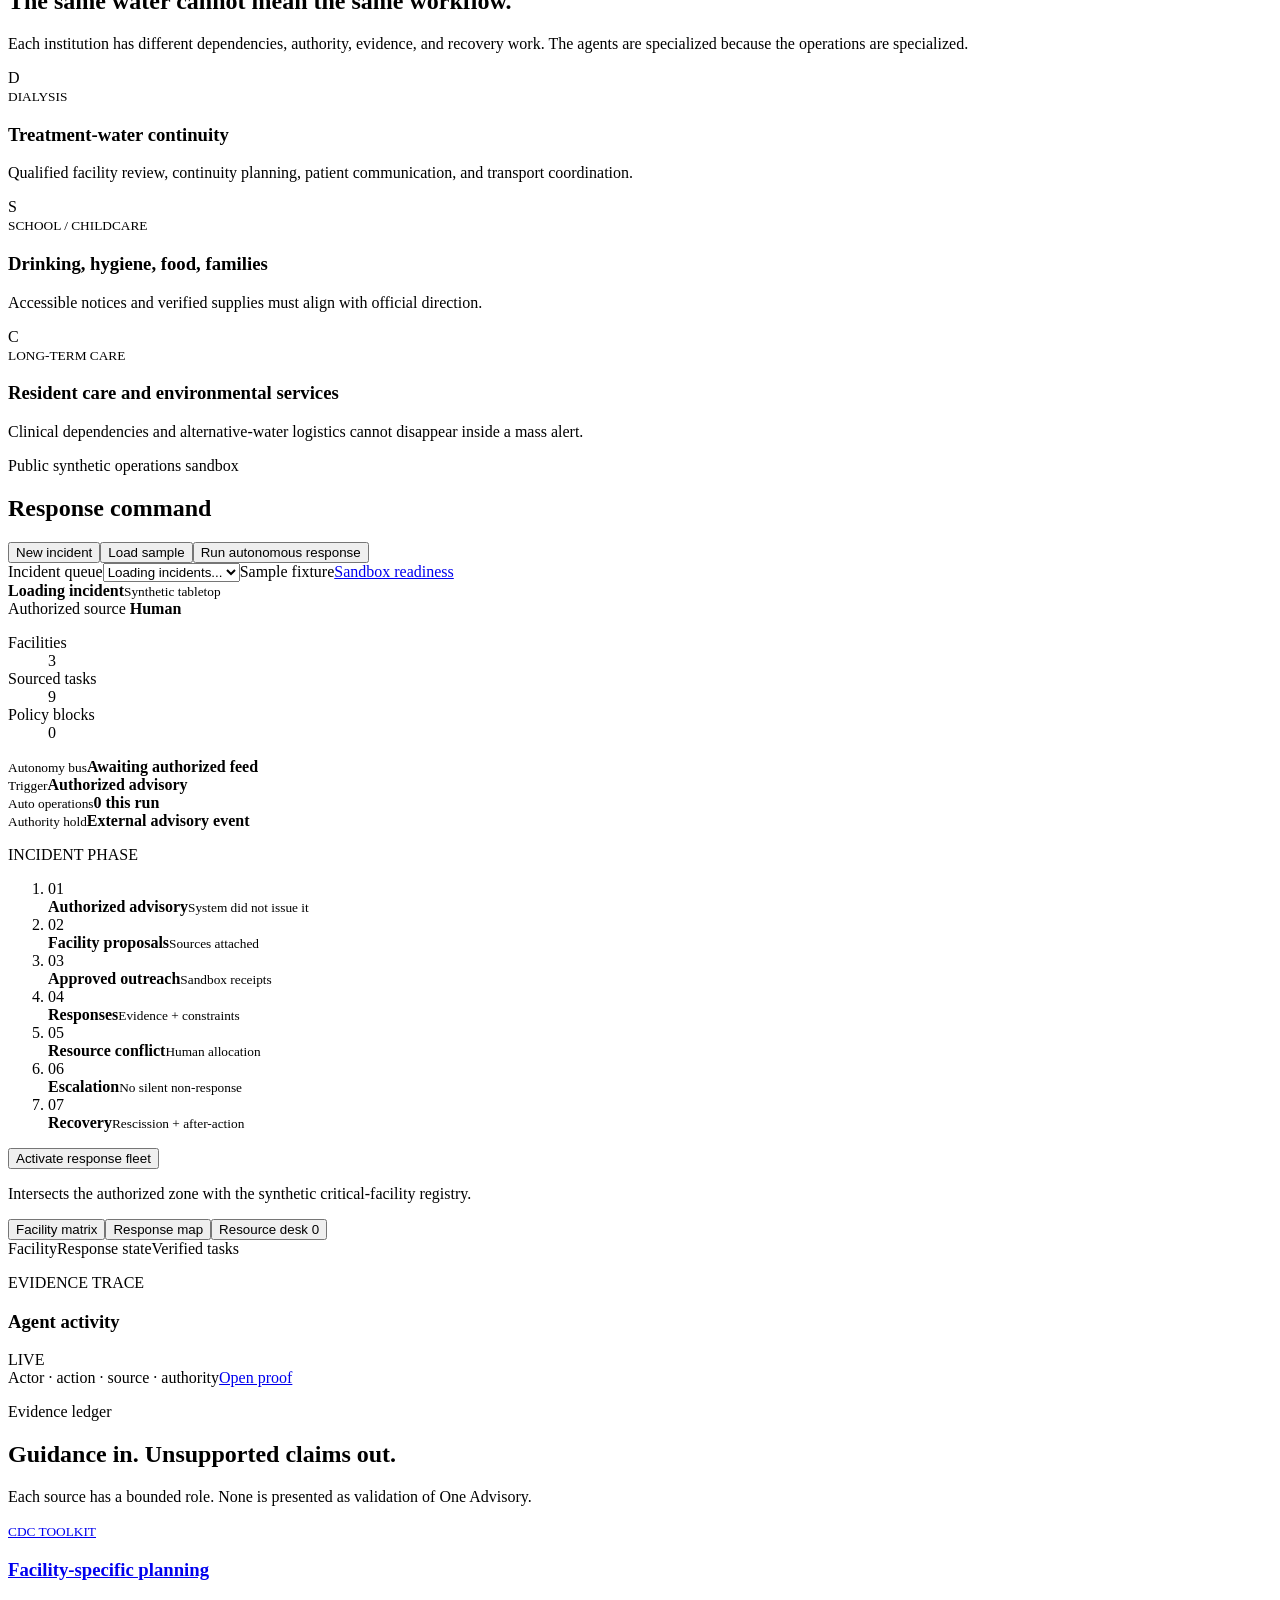
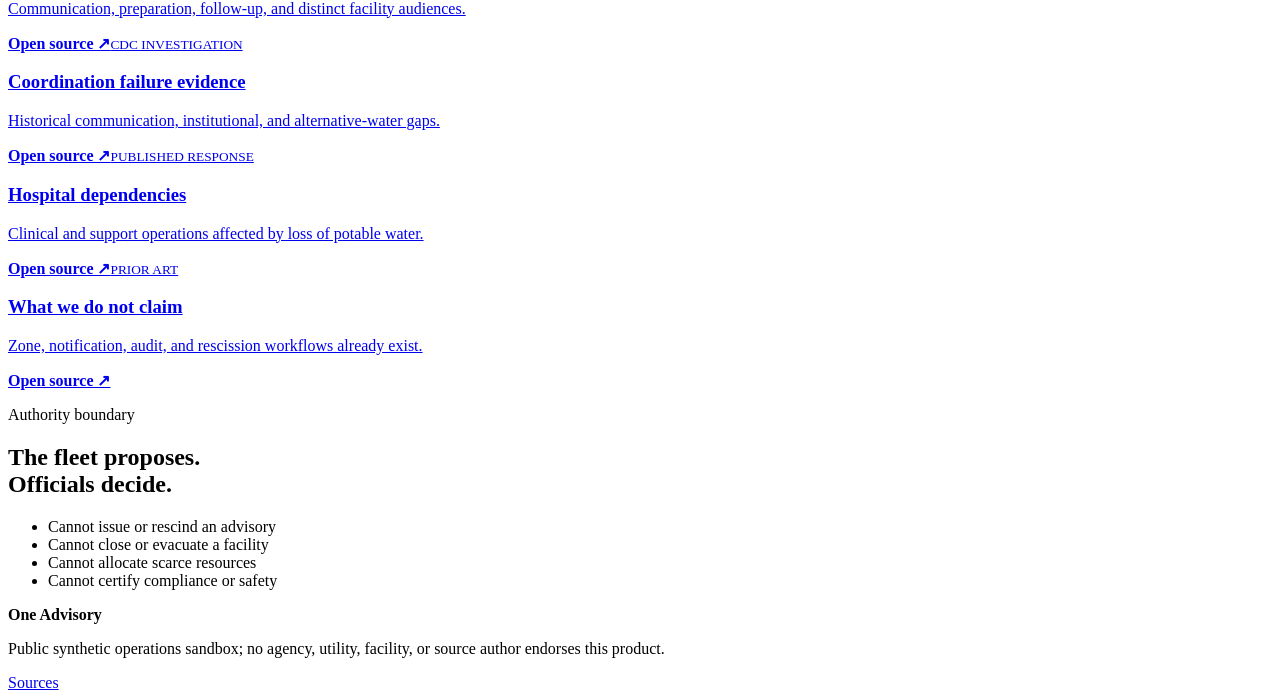
==== commit 49ae566b: "Strengthen autonomous workflows and distinct UX" ====
--- a/app/web/index.html
+++ b/app/web/index.html
@@ -6,7 +6,7 @@
   <title>One Advisory — From warning to verified response</title>
   <link rel="preconnect" href="https://fonts.googleapis.com"><link rel="preconnect" href="https://fonts.gstatic.com" crossorigin>
   <link href="https://fonts.googleapis.com/css2?family=Geist:wght@400;500;600;700&family=Geist+Mono:wght@400;600&display=swap" rel="stylesheet">
-  <link rel="stylesheet" href="/static/styles.css"><link rel="stylesheet" href="/static/pilot.css"><link rel="stylesheet" href="/static/cloud-status.css">
+  <link rel="stylesheet" href="/static/styles.css"><link rel="stylesheet" href="/static/pilot.css"><link rel="stylesheet" href="/static/cloud-status.css"><link rel="stylesheet" href="/static/autonomy.css">
 </head>
 <body>
   <a class="skip-link" href="#command">Skip to incident command</a>
@@ -29,11 +29,11 @@
     </section>
 
     <section class="command-section" id="command">
-      <div class="shell command-heading"><div><p class="kicker">Public synthetic operations sandbox</p><h2>Response command</h2></div><div><button class="button quiet small" id="new-incident">New incident</button><button class="button quiet small" id="reset">Load sample</button><button class="button primary small" id="autorun">Run sample response</button></div></div>
+      <div class="shell command-heading"><div><p class="kicker">Public synthetic operations sandbox</p><h2>Response command</h2></div><div><button class="button quiet small" id="new-incident">New incident</button><button class="button quiet small" id="reset">Load sample</button><button class="button primary small" id="autorun">Run autonomous response</button></div></div>
       <div class="shell pilot-toolbar"><label><span>Incident queue</span><select id="incident-select" aria-label="Choose a synthetic incident"><option>Loading incidents...</option></select></label><span id="incident-origin">Sample fixture</span><a href="/api/pilot/readiness" target="_blank" rel="noreferrer">Sandbox readiness</a></div>
       <div class="shell command" aria-busy="false">
         <header class="incident-bar"><div class="incident-state"><span id="state-light"></span><div><b id="state-title">Loading incident</b><small id="incident-id">Synthetic tabletop</small></div></div><div class="incident-auth">Authorized source <strong>Human</strong></div><dl><div><dt>Facilities</dt><dd id="facility-count">3</dd></div><div><dt>Sourced tasks</dt><dd id="task-count">9</dd></div><div><dt>Policy blocks</dt><dd id="rejection-count">0</dd></div></dl></header>
-        <div class="command-grid">
+        <section class="autonomy-command" id="autonomy-receipt" data-complete="false" aria-live="polite" aria-label="One Advisory autonomy receipt"><div class="bus"><small>Autonomy bus</small><b id="autonomy-title">Awaiting authorized feed</b></div><div><small>Trigger</small><b id="autonomy-trigger">Authorized advisory</b></div><div><small>Auto operations</small><b id="autonomy-actions">0 this run</b></div><div><small>Authority hold</small><b id="autonomy-wait">External advisory event</b></div></section>        <div class="command-grid">
           <aside class="phase-panel"><p class="panel-label">INCIDENT PHASE</p><ol id="phases"><li data-state="authorized_advisory_received"><span>01</span><div><b>Authorized advisory</b><small>System did not issue it</small></div></li><li data-state="proposals_ready"><span>02</span><div><b>Facility proposals</b><small>Sources attached</small></div></li><li data-state="instructions_delivered"><span>03</span><div><b>Approved outreach</b><small>Sandbox receipts</small></div></li><li data-state="responses_in_progress"><span>04</span><div><b>Responses</b><small>Evidence + constraints</small></div></li><li data-state="resource_conflict"><span>05</span><div><b>Resource conflict</b><small>Human allocation</small></div></li><li data-state="response_verified"><span>06</span><div><b>Escalation</b><small>No silent non-response</small></div></li><li data-state="closed"><span>07</span><div><b>Recovery</b><small>Rescission + after-action</small></div></li></ol><button class="button primary full" id="advance">Activate response fleet</button><p id="next-note">Intersects the authorized zone with the synthetic critical-facility registry.</p></aside>
           <section class="operations-panel">
             <div class="ops-tabs" role="tablist"><button role="tab" data-tab="facilities" aria-selected="true">Facility matrix</button><button role="tab" data-tab="map" aria-selected="false">Response map</button><button role="tab" data-tab="conflict" aria-selected="false">Resource desk <span id="conflict-badge">0</span></button></div>
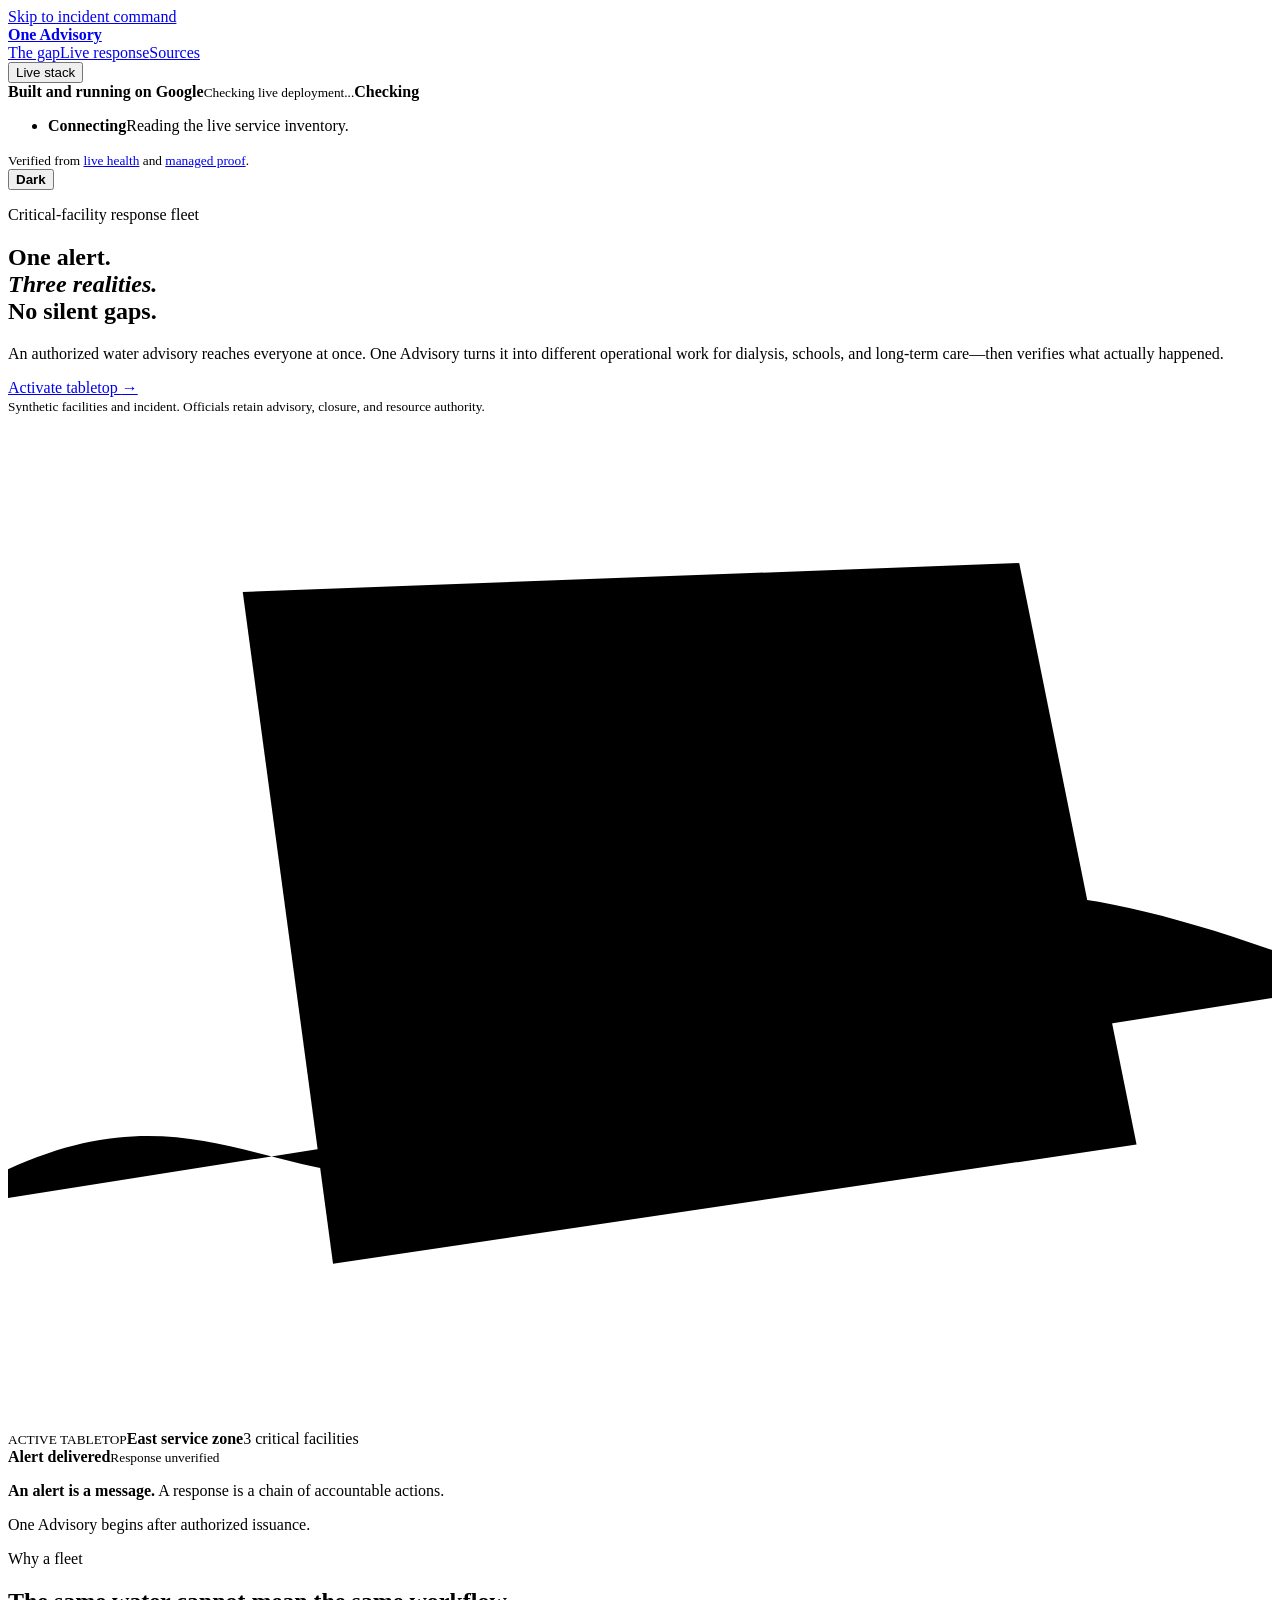
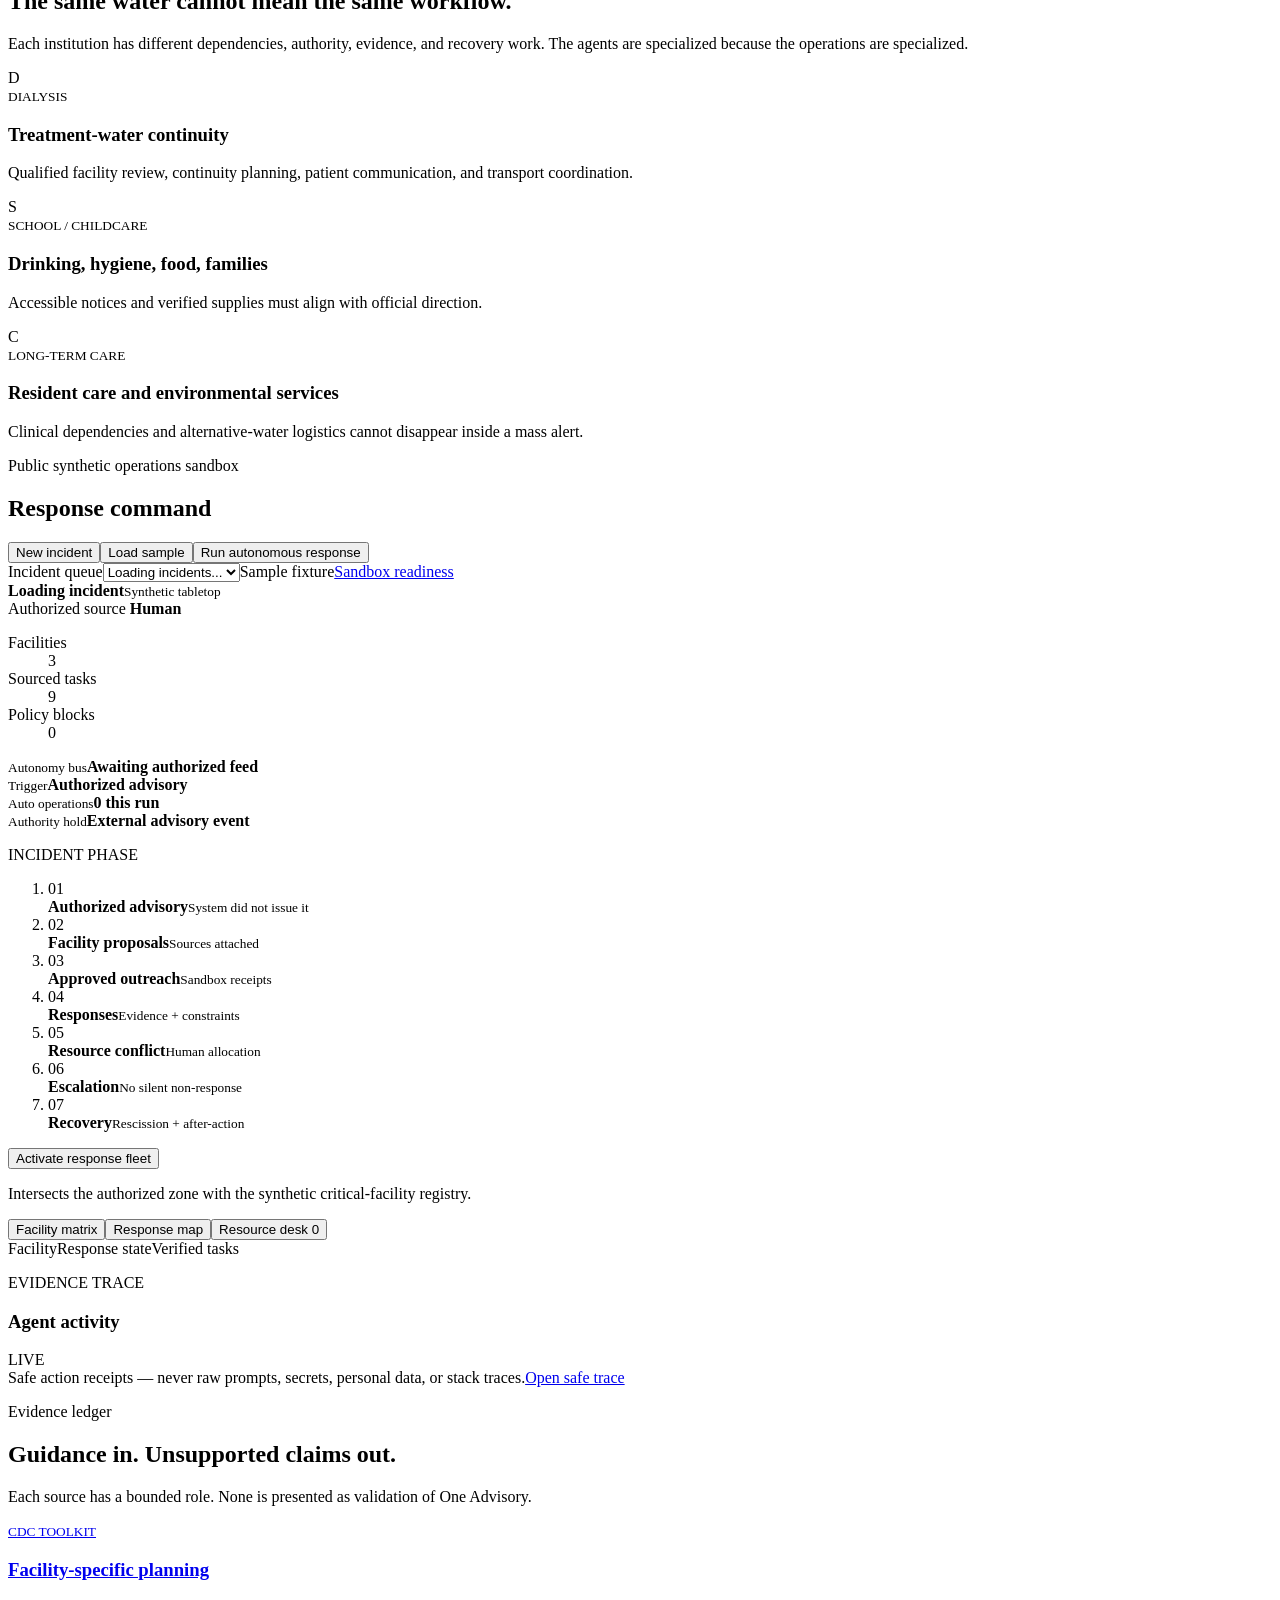
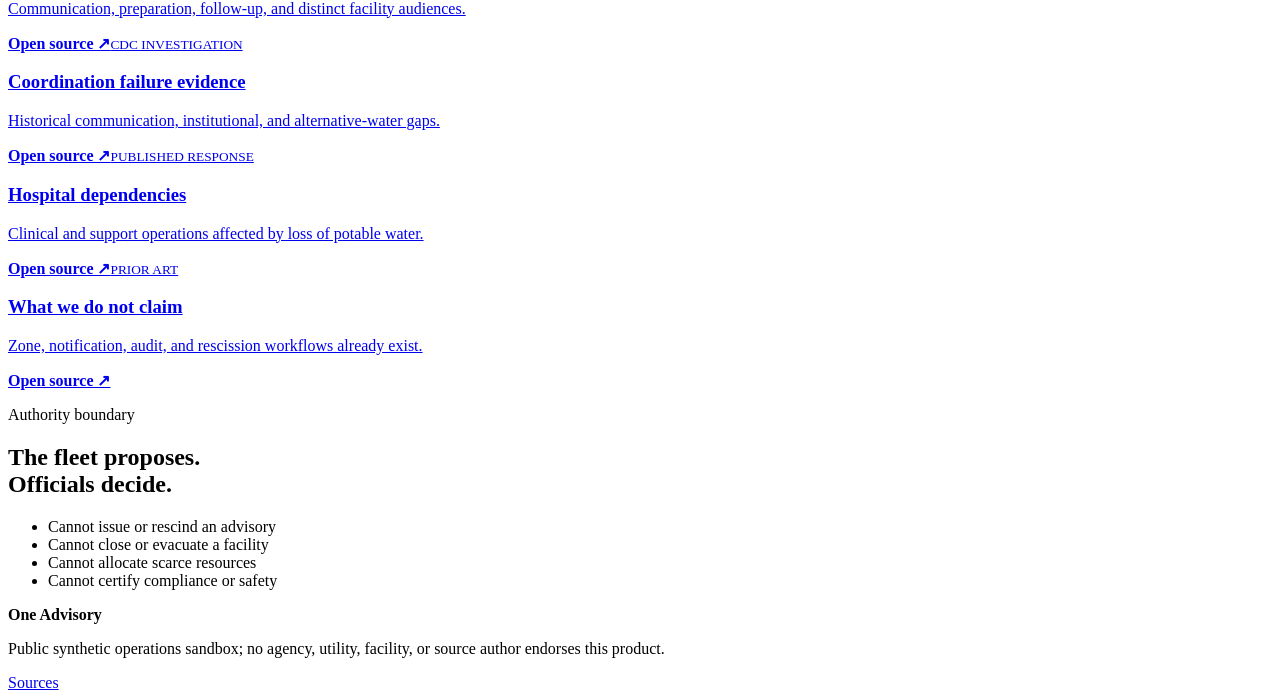
==== commit 845c4703: "Make managed agents gate live operations" ====
--- a/app/web/index.html
+++ b/app/web/index.html
@@ -41,7 +41,7 @@
             <div class="ops-view" id="view-map" role="tabpanel" hidden><div class="ops-map"><div class="map-grid"></div><svg viewBox="0 0 700 480"><path class="river" d="M-40 380C130 270 160 430 320 320S510 160 750 255"/><path class="zone" d="M130 78L560 62L625 344L180 410Z"/><path class="road" d="M15 150L690 315M70 450L570 0M10 290L690 120"/><g id="map-markers"></g></svg><div class="map-legend"><span><i class="ok"></i>Evidence</span><span><i class="wait"></i>Waiting</span><span><i class="risk"></i>Escalated</span></div></div></div>
             <div class="ops-view" id="view-conflict" role="tabpanel" hidden><div id="conflict-panel" class="empty-state"><span></span><h3>No resource conflict yet</h3><p>The fleet will surface competing requests without allocating on its own.</p></div></div>
           </section>
-          <aside class="trace-panel"><div class="trace-title"><div><p class="panel-label">EVIDENCE TRACE</p><h3>Agent activity</h3></div><span>LIVE</span></div><div id="timeline" class="timeline" aria-live="polite"></div><footer><span>Actor · action · source · authority</span><a href="/api/proof">Open proof</a></footer></aside>
+          <aside class="trace-panel"><div class="trace-title"><div><p class="panel-label">EVIDENCE TRACE</p><h3>Agent activity</h3></div><span>LIVE</span></div><div id="timeline" class="timeline" aria-live="polite"></div><footer><span>Safe action receipts — never raw prompts, secrets, personal data, or stack traces.</span><a id="public-trace-link" href="/api/proof" target="_blank" rel="noreferrer">Open safe trace</a></footer></aside>
         </div>
       </div>
     </section>
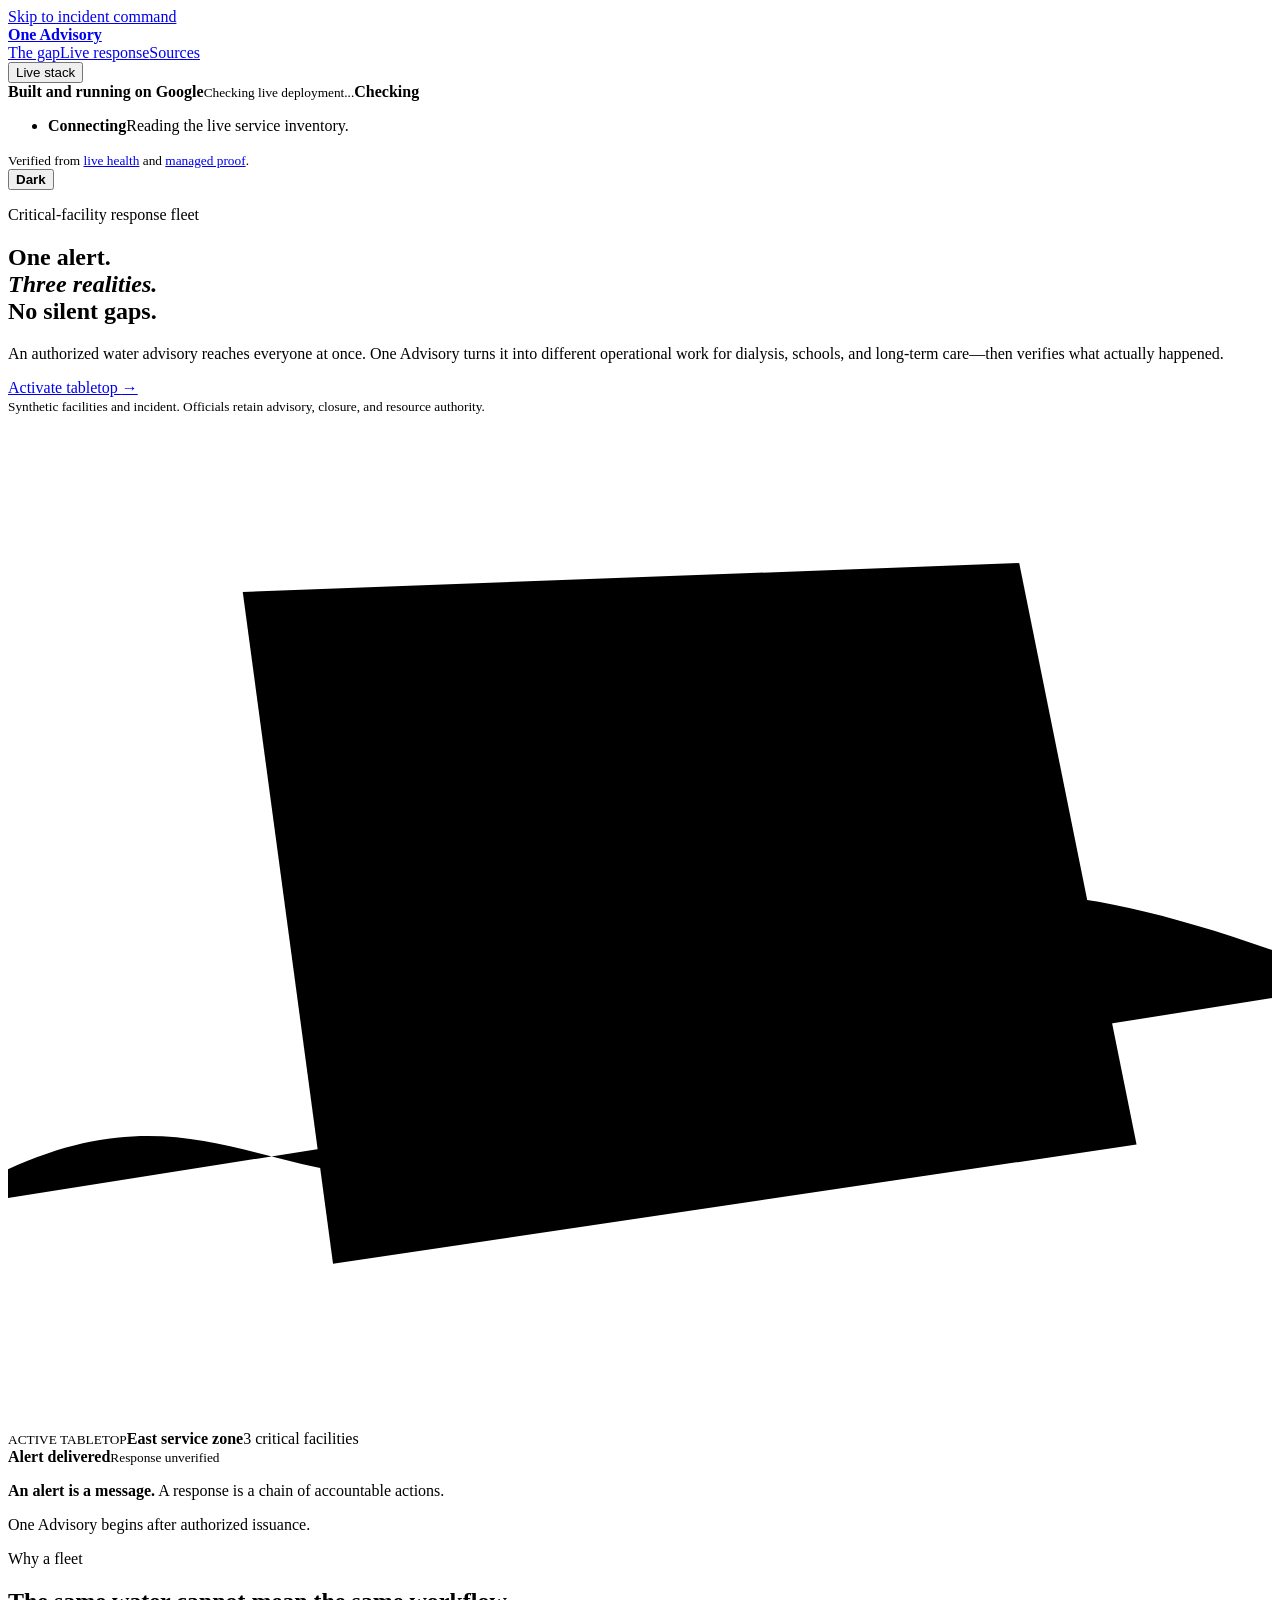
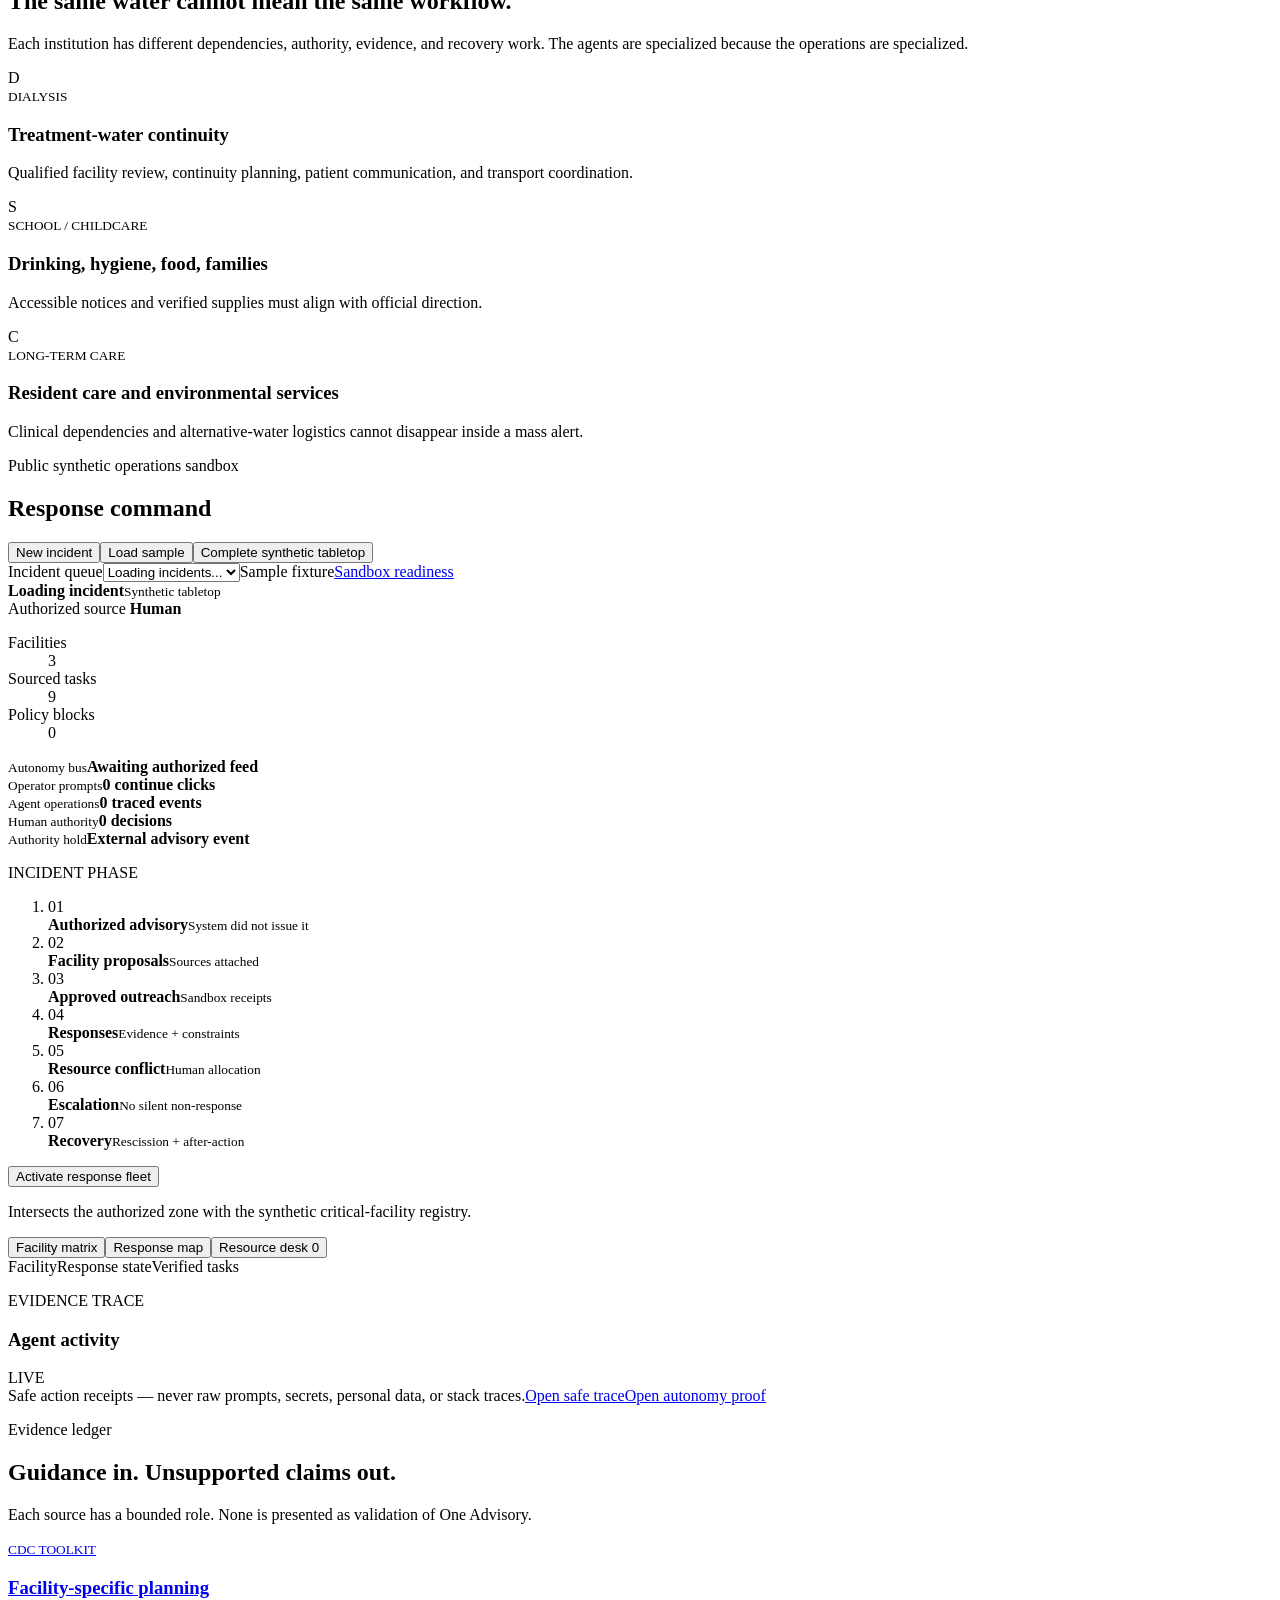
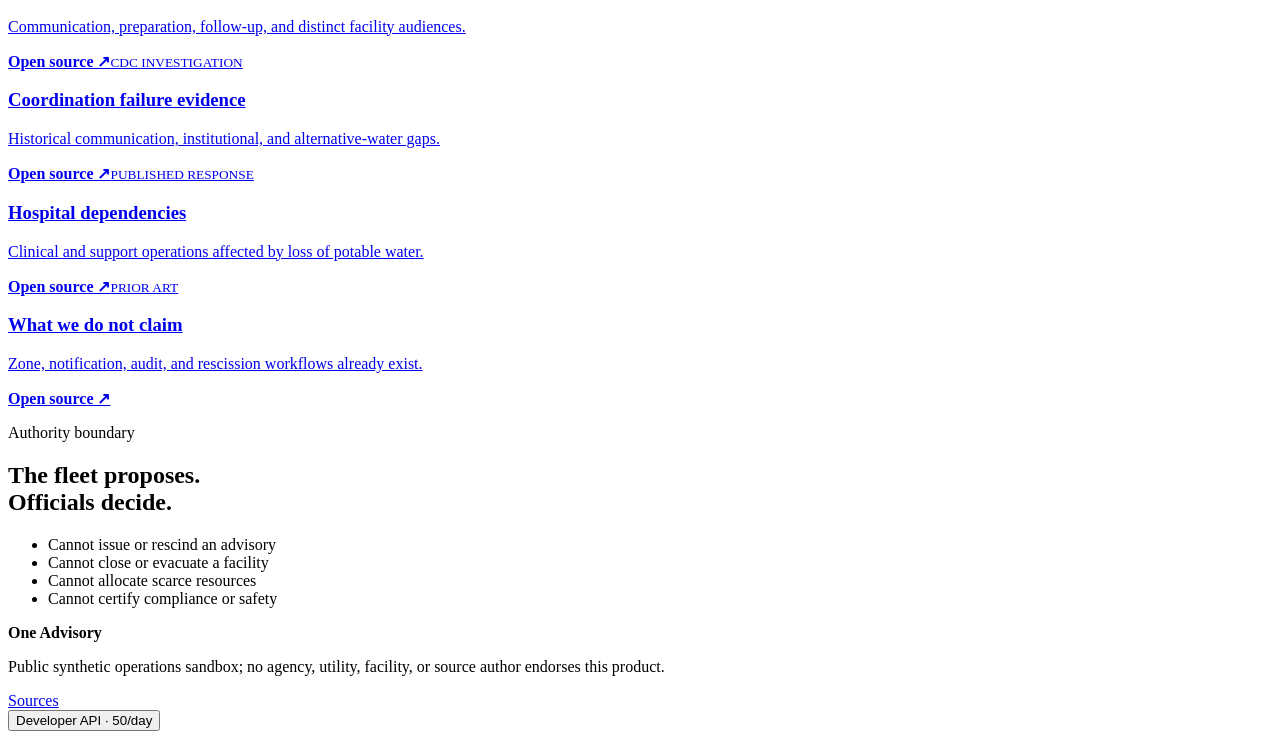
==== commit af079977: "feat: ship protected developer API and autonomy proof" ====
--- a/app/web/index.html
+++ b/app/web/index.html
@@ -7,7 +7,7 @@
   <link rel="preconnect" href="https://fonts.googleapis.com"><link rel="preconnect" href="https://fonts.gstatic.com" crossorigin>
   <link href="https://fonts.googleapis.com/css2?family=Geist:wght@400;500;600;700&family=Geist+Mono:wght@400;600&display=swap" rel="stylesheet">
   <link rel="stylesheet" href="/static/styles.css"><link rel="stylesheet" href="/static/pilot.css"><link rel="stylesheet" href="/static/cloud-status.css"><link rel="stylesheet" href="/static/autonomy.css">
-</head>
+<link rel="stylesheet" href="/static/developer.css"></head>
 <body>
   <a class="skip-link" href="#command">Skip to incident command</a>
   <header class="topbar"><a class="brand" href="/"><span class="brand-symbol" aria-hidden="true"><i></i><i></i><i></i></span><b>One Advisory</b></a><nav><a href="#why">The gap</a><a href="#command">Live response</a><a href="#sources">Sources</a><div class="cloud-status" data-cloud-status data-platform-endpoint="/api/platform"><button class="cloud-status-trigger" id="cloud-status-trigger" type="button" data-state="checking" aria-expanded="false" aria-controls="cloud-status-panel"><span class="cloud-status-dot" aria-hidden="true"></span><span class="cloud-status-copy">Live stack</span></button><div class="cloud-status-panel" id="cloud-status-panel" role="region" aria-label="Google services used by One Advisory" aria-hidden="true"><div class="cloud-status-head"><span><strong>Built and running on Google</strong><small data-cloud-summary>Checking live deployment...</small></span><b class="cloud-status-live" data-cloud-badge>Checking</b></div><ul class="cloud-status-services"><li><b>Connecting</b><span>Reading the live service inventory.</span></li></ul><small class="cloud-status-note">Verified from <a href="/health" target="_blank" rel="noreferrer">live health</a> and <a href="/api/platform" target="_blank" rel="noreferrer">managed proof</a>.</small></div></div><button id="theme-toggle" class="theme-toggle" type="button" aria-pressed="true"><span aria-hidden="true"></span><b>Dark</b></button></nav></header>
@@ -29,11 +29,11 @@
     </section>
 
     <section class="command-section" id="command">
-      <div class="shell command-heading"><div><p class="kicker">Public synthetic operations sandbox</p><h2>Response command</h2></div><div><button class="button quiet small" id="new-incident">New incident</button><button class="button quiet small" id="reset">Load sample</button><button class="button primary small" id="autorun">Run autonomous response</button></div></div>
+      <div class="shell command-heading"><div><p class="kicker">Public synthetic operations sandbox</p><h2>Response command</h2></div><div><button class="button quiet small" id="new-incident">New incident</button><button class="button quiet small" id="reset">Load sample</button><button class="button primary small" id="autorun">Complete synthetic tabletop</button></div></div>
       <div class="shell pilot-toolbar"><label><span>Incident queue</span><select id="incident-select" aria-label="Choose a synthetic incident"><option>Loading incidents...</option></select></label><span id="incident-origin">Sample fixture</span><a href="/api/pilot/readiness" target="_blank" rel="noreferrer">Sandbox readiness</a></div>
       <div class="shell command" aria-busy="false">
         <header class="incident-bar"><div class="incident-state"><span id="state-light"></span><div><b id="state-title">Loading incident</b><small id="incident-id">Synthetic tabletop</small></div></div><div class="incident-auth">Authorized source <strong>Human</strong></div><dl><div><dt>Facilities</dt><dd id="facility-count">3</dd></div><div><dt>Sourced tasks</dt><dd id="task-count">9</dd></div><div><dt>Policy blocks</dt><dd id="rejection-count">0</dd></div></dl></header>
-        <section class="autonomy-command" id="autonomy-receipt" data-complete="false" aria-live="polite" aria-label="One Advisory autonomy receipt"><div class="bus"><small>Autonomy bus</small><b id="autonomy-title">Awaiting authorized feed</b></div><div><small>Trigger</small><b id="autonomy-trigger">Authorized advisory</b></div><div><small>Auto operations</small><b id="autonomy-actions">0 this run</b></div><div><small>Authority hold</small><b id="autonomy-wait">External advisory event</b></div></section>        <div class="command-grid">
+        <section class="autonomy-command" id="autonomy-receipt" data-complete="false" aria-live="polite" aria-label="One Advisory autonomy receipt"><div class="bus"><small>Autonomy bus</small><b id="autonomy-title">Awaiting authorized feed</b></div><div><small>Operator prompts</small><b id="autonomy-trigger">0 continue clicks</b></div><div><small>Agent operations</small><b id="autonomy-actions">0 traced events</b></div><div><small>Human authority</small><b id="autonomy-human">0 decisions</b></div><div><small>Authority hold</small><b id="autonomy-wait">External advisory event</b></div></section>        <div class="command-grid">
           <aside class="phase-panel"><p class="panel-label">INCIDENT PHASE</p><ol id="phases"><li data-state="authorized_advisory_received"><span>01</span><div><b>Authorized advisory</b><small>System did not issue it</small></div></li><li data-state="proposals_ready"><span>02</span><div><b>Facility proposals</b><small>Sources attached</small></div></li><li data-state="instructions_delivered"><span>03</span><div><b>Approved outreach</b><small>Sandbox receipts</small></div></li><li data-state="responses_in_progress"><span>04</span><div><b>Responses</b><small>Evidence + constraints</small></div></li><li data-state="resource_conflict"><span>05</span><div><b>Resource conflict</b><small>Human allocation</small></div></li><li data-state="response_verified"><span>06</span><div><b>Escalation</b><small>No silent non-response</small></div></li><li data-state="closed"><span>07</span><div><b>Recovery</b><small>Rescission + after-action</small></div></li></ol><button class="button primary full" id="advance">Activate response fleet</button><p id="next-note">Intersects the authorized zone with the synthetic critical-facility registry.</p></aside>
           <section class="operations-panel">
             <div class="ops-tabs" role="tablist"><button role="tab" data-tab="facilities" aria-selected="true">Facility matrix</button><button role="tab" data-tab="map" aria-selected="false">Response map</button><button role="tab" data-tab="conflict" aria-selected="false">Resource desk <span id="conflict-badge">0</span></button></div>
@@ -41,7 +41,7 @@
             <div class="ops-view" id="view-map" role="tabpanel" hidden><div class="ops-map"><div class="map-grid"></div><svg viewBox="0 0 700 480"><path class="river" d="M-40 380C130 270 160 430 320 320S510 160 750 255"/><path class="zone" d="M130 78L560 62L625 344L180 410Z"/><path class="road" d="M15 150L690 315M70 450L570 0M10 290L690 120"/><g id="map-markers"></g></svg><div class="map-legend"><span><i class="ok"></i>Evidence</span><span><i class="wait"></i>Waiting</span><span><i class="risk"></i>Escalated</span></div></div></div>
             <div class="ops-view" id="view-conflict" role="tabpanel" hidden><div id="conflict-panel" class="empty-state"><span></span><h3>No resource conflict yet</h3><p>The fleet will surface competing requests without allocating on its own.</p></div></div>
           </section>
-          <aside class="trace-panel"><div class="trace-title"><div><p class="panel-label">EVIDENCE TRACE</p><h3>Agent activity</h3></div><span>LIVE</span></div><div id="timeline" class="timeline" aria-live="polite"></div><footer><span>Safe action receipts — never raw prompts, secrets, personal data, or stack traces.</span><a id="public-trace-link" href="/api/proof" target="_blank" rel="noreferrer">Open safe trace</a></footer></aside>
+          <aside class="trace-panel"><div class="trace-title"><div><p class="panel-label">EVIDENCE TRACE</p><h3>Agent activity</h3></div><span>LIVE</span></div><div id="timeline" class="timeline" aria-live="polite"></div><footer><span>Safe action receipts — never raw prompts, secrets, personal data, or stack traces.</span><a id="public-trace-link" href="/api/proof" target="_blank" rel="noreferrer">Open safe trace</a><a id="autonomy-proof-link" href="/api/proof" target="_blank" rel="noreferrer">Open autonomy proof</a></footer></aside>
         </div>
       </div>
     </section>
@@ -68,5 +68,5 @@
   </dialog>  </main>
   <footer class="footer"><div class="shell"><div class="brand"><span class="brand-symbol"><i></i><i></i><i></i></span><b>One Advisory</b></div><p>Public synthetic operations sandbox; no agency, utility, facility, or source author endorses this product.</p><nav><a href="#sources">Sources</a></nav></div></footer>
   <div id="toast" class="toast" role="status" aria-live="polite"></div><script src="/static/cloud-status.js" defer></script><script src="/static/app.js" defer></script><script src="/static/pilot.js" defer></script>
-</body></html>
+<div class="developer-access" data-developer-api data-product="one-advisory" data-endpoint="/v1/tabletop-runs"><button class="developer-launch" type="button" data-dev-open><i></i>Developer API · 50/day</button><dialog class="developer-dialog"><section class="developer-card"><header class="developer-head"><div><small>Use the working service</small><h2>Connect in two minutes.</h2><p>Create a free key and call the same durable agent workflow running behind this interface.</p></div><button class="developer-close" type="button" data-dev-close aria-label="Close">&times;</button></header><div class="developer-facts"><div><small>Auth</small><b>X-API-Key</b></div><div><small>Daily quota</small><b>50 calls / key + network</b></div><div><small>Persistence</small><b>Firestore transactions</b></div></div><form class="developer-form"><label><span>Key label</span><input type="text" name="label" value="Hackathon evaluator" minlength="2" maxlength="80" required></label><button type="submit">Generate free key</button><label class="developer-consent"><input type="checkbox" required><span>I will use only fictional synthetic emergency-exercise data and understand the key is displayed once.</span></label></form><p class="developer-error" data-dev-error role="alert"></p><div class="developer-key" data-dev-key hidden><small>Copy now · stored only in this browser tab</small><code data-dev-key-value></code><div class="developer-curl"><pre data-dev-curl></pre><button class="developer-copy" type="button" data-dev-copy>Copy curl</button></div></div><p class="developer-note">The public UI stays keyless for evaluation. The stable <code>/v1</code> integration API is protected and quota-limited. Explore the complete contract in <a href="/docs" target="_blank" rel="noreferrer">OpenAPI docs</a>; review limits at <a href="/api/developer" target="_blank" rel="noreferrer">developer metadata</a>.</p></section></dialog></div><script src="/static/developer.js" defer></script></body></html>
 
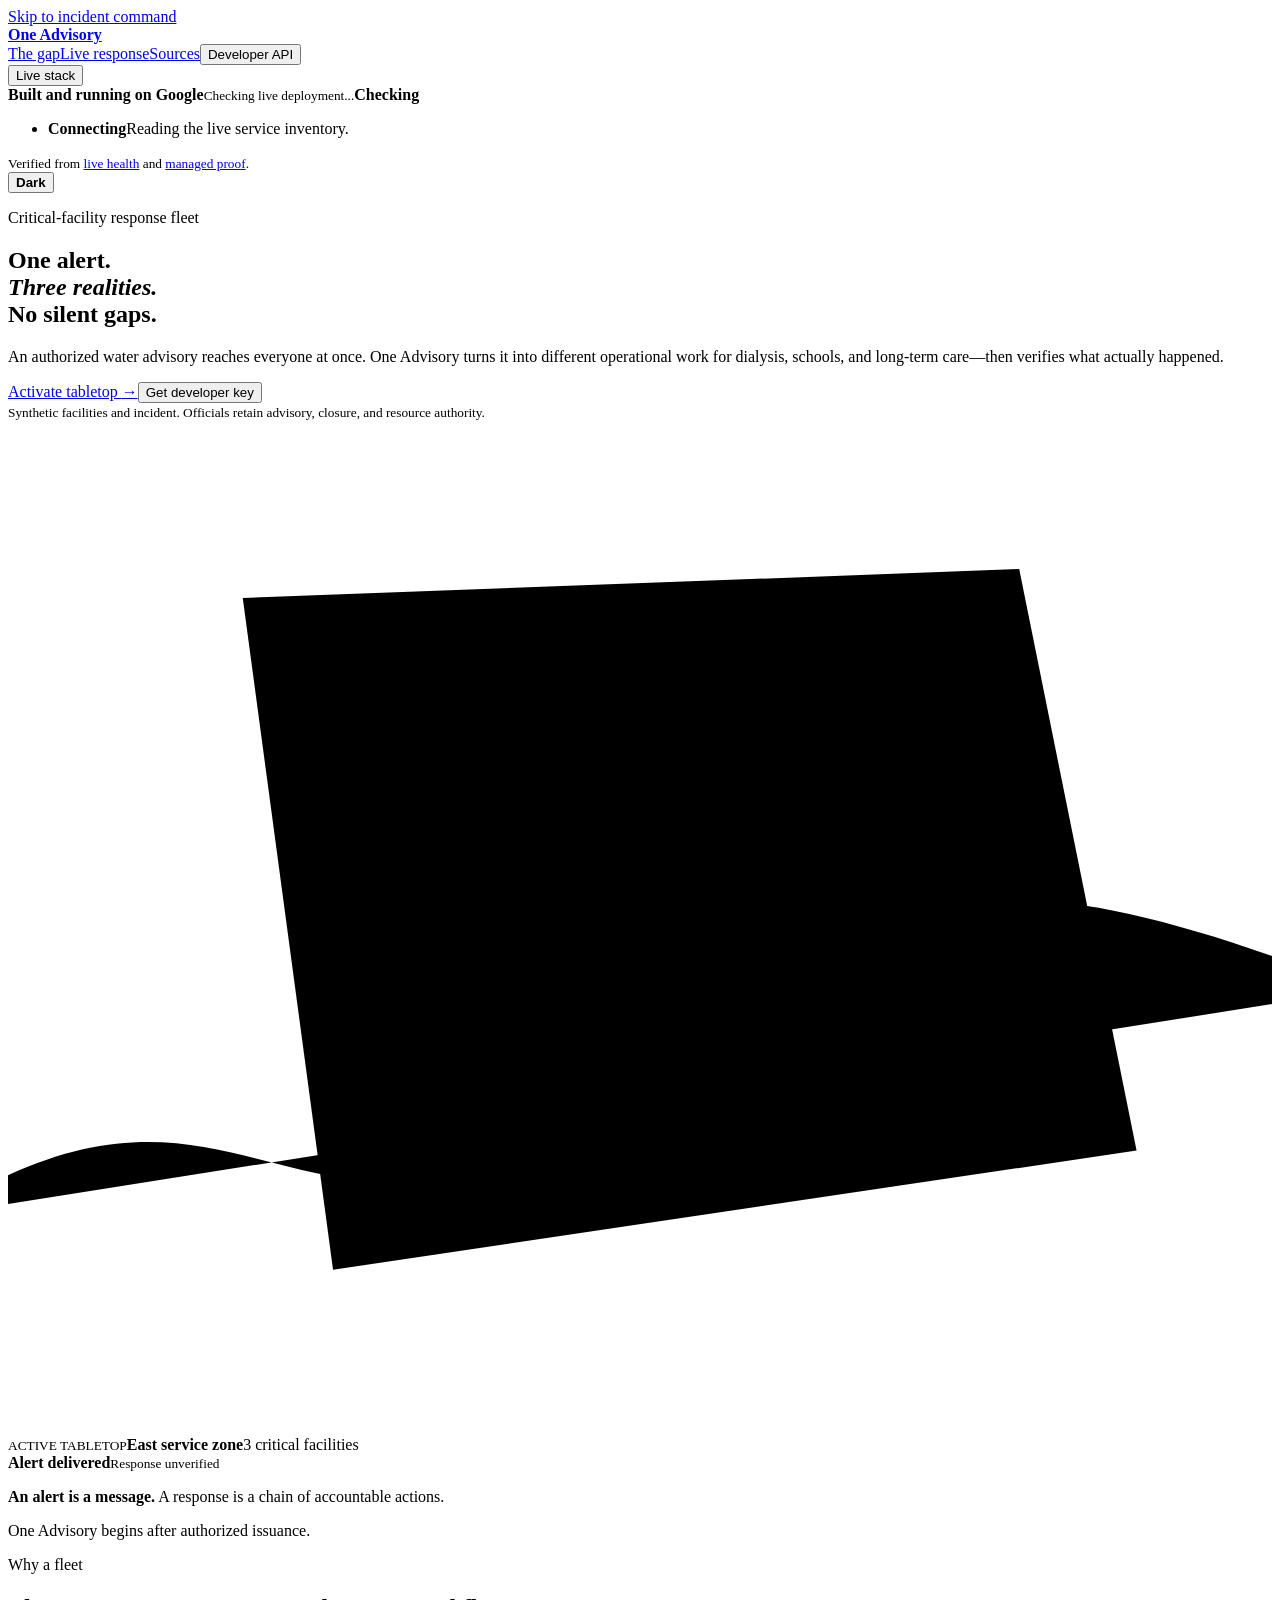
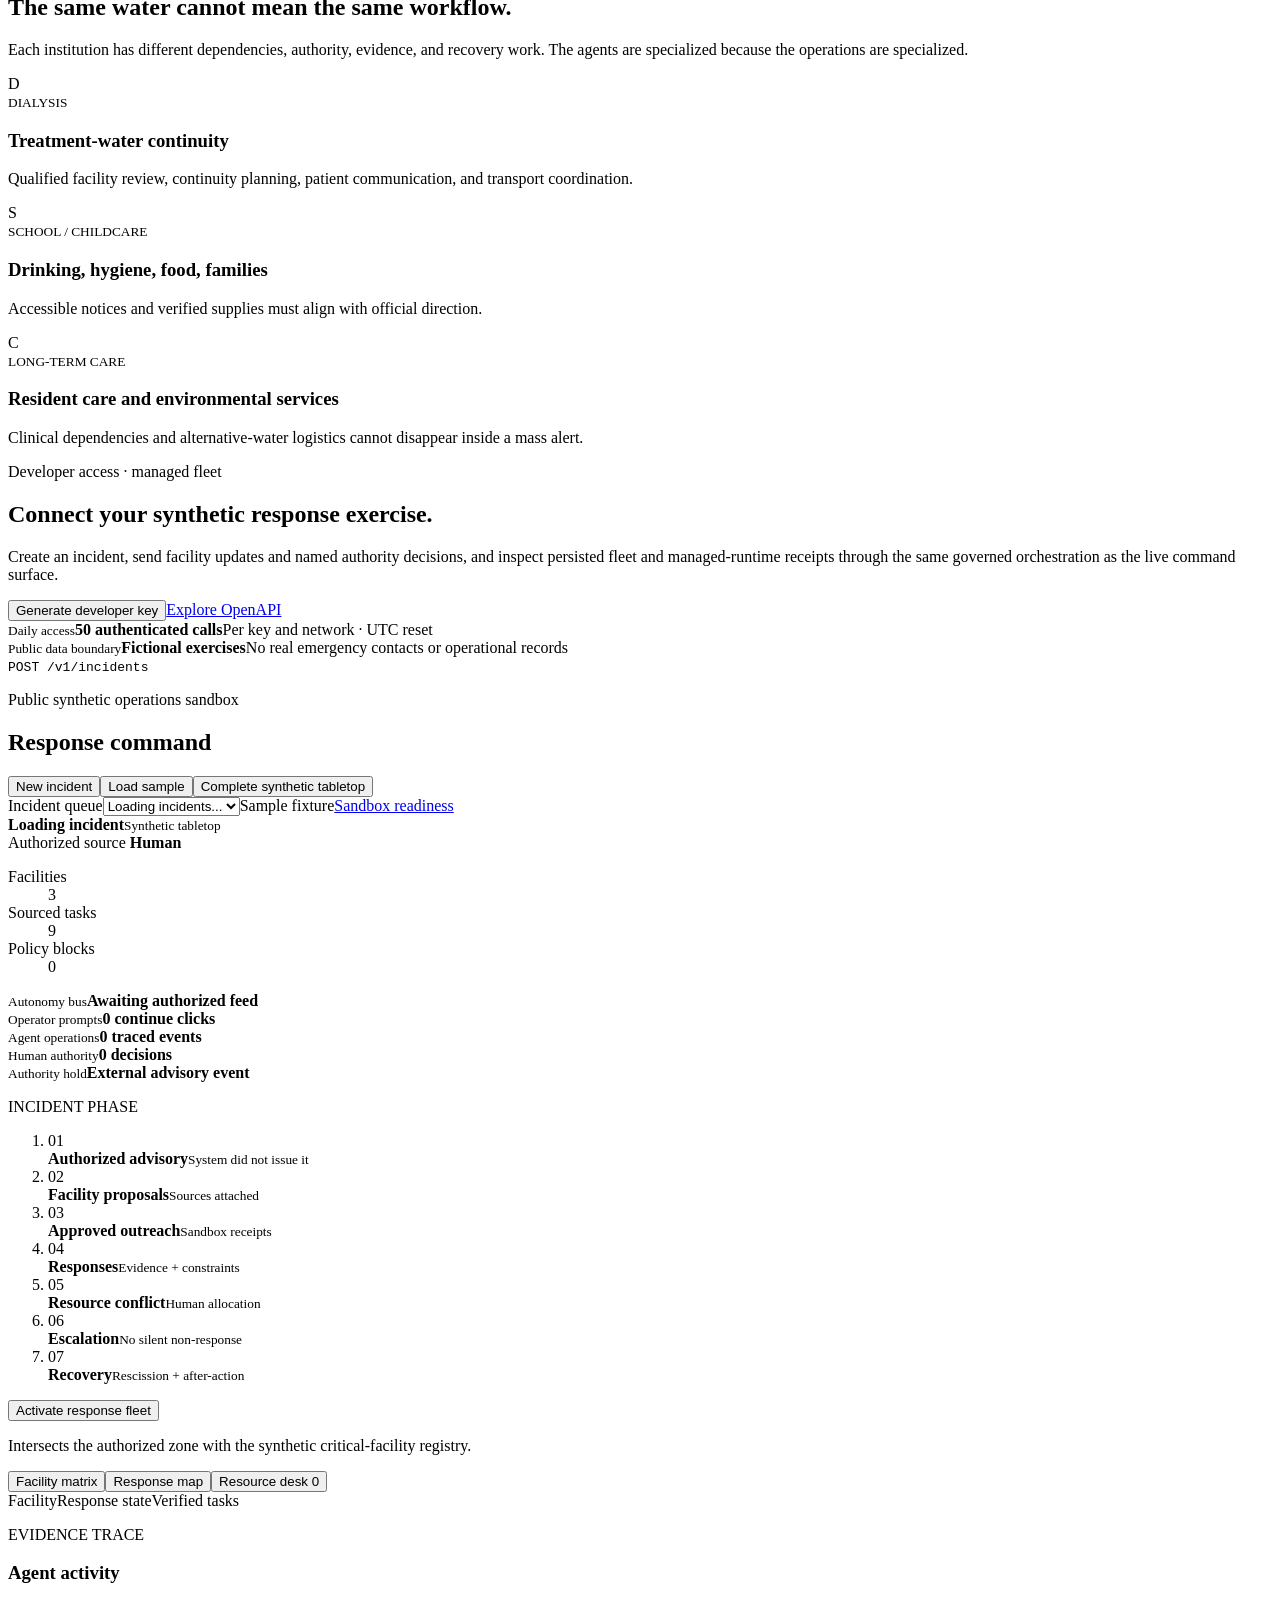
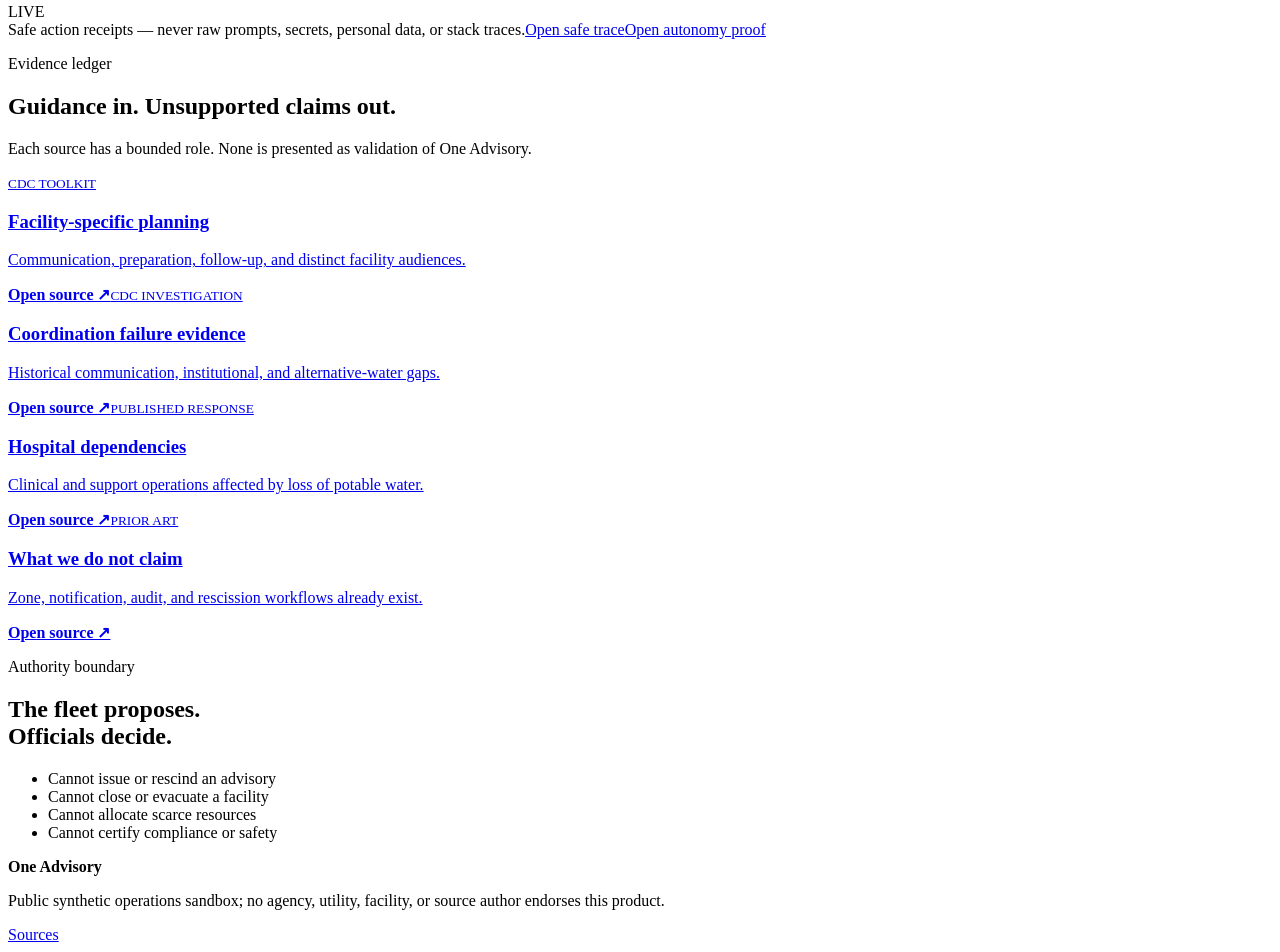
==== commit bab16d24: "fix: integrate developer access into product navigation" ====
--- a/app/web/index.html
+++ b/app/web/index.html
@@ -10,10 +10,10 @@
 <link rel="stylesheet" href="/static/developer.css"></head>
 <body>
   <a class="skip-link" href="#command">Skip to incident command</a>
-  <header class="topbar"><a class="brand" href="/"><span class="brand-symbol" aria-hidden="true"><i></i><i></i><i></i></span><b>One Advisory</b></a><nav><a href="#why">The gap</a><a href="#command">Live response</a><a href="#sources">Sources</a><div class="cloud-status" data-cloud-status data-platform-endpoint="/api/platform"><button class="cloud-status-trigger" id="cloud-status-trigger" type="button" data-state="checking" aria-expanded="false" aria-controls="cloud-status-panel"><span class="cloud-status-dot" aria-hidden="true"></span><span class="cloud-status-copy">Live stack</span></button><div class="cloud-status-panel" id="cloud-status-panel" role="region" aria-label="Google services used by One Advisory" aria-hidden="true"><div class="cloud-status-head"><span><strong>Built and running on Google</strong><small data-cloud-summary>Checking live deployment...</small></span><b class="cloud-status-live" data-cloud-badge>Checking</b></div><ul class="cloud-status-services"><li><b>Connecting</b><span>Reading the live service inventory.</span></li></ul><small class="cloud-status-note">Verified from <a href="/health" target="_blank" rel="noreferrer">live health</a> and <a href="/api/platform" target="_blank" rel="noreferrer">managed proof</a>.</small></div></div><button id="theme-toggle" class="theme-toggle" type="button" aria-pressed="true"><span aria-hidden="true"></span><b>Dark</b></button></nav></header>
+  <header class="topbar"><a class="brand" href="/"><span class="brand-symbol" aria-hidden="true"><i></i><i></i><i></i></span><b>One Advisory</b></a><nav><a href="#why">The gap</a><a href="#command">Live response</a><a href="#sources">Sources</a><button class="nav-developer" type="button" data-dev-open>Developer API</button><div class="cloud-status" data-cloud-status data-platform-endpoint="/api/platform"><button class="cloud-status-trigger" id="cloud-status-trigger" type="button" data-state="checking" aria-expanded="false" aria-controls="cloud-status-panel"><span class="cloud-status-dot" aria-hidden="true"></span><span class="cloud-status-copy">Live stack</span></button><div class="cloud-status-panel" id="cloud-status-panel" role="region" aria-label="Google services used by One Advisory" aria-hidden="true"><div class="cloud-status-head"><span><strong>Built and running on Google</strong><small data-cloud-summary>Checking live deployment...</small></span><b class="cloud-status-live" data-cloud-badge>Checking</b></div><ul class="cloud-status-services"><li><b>Connecting</b><span>Reading the live service inventory.</span></li></ul><small class="cloud-status-note">Verified from <a href="/health" target="_blank" rel="noreferrer">live health</a> and <a href="/api/platform" target="_blank" rel="noreferrer">managed proof</a>.</small></div></div><button id="theme-toggle" class="theme-toggle" type="button" aria-pressed="true"><span aria-hidden="true"></span><b>Dark</b></button></nav></header>
   <main>
     <section class="hero shell">
-      <div class="hero-copy"><p class="kicker">Critical-facility response fleet</p><h1>One alert.<br><em>Three realities.</em><br>No silent gaps.</h1><p>An authorized water advisory reaches everyone at once. One Advisory turns it into different operational work for dialysis, schools, and long-term care—then verifies what actually happened.</p><div class="hero-actions"><a href="#command" class="button primary">Activate tabletop <span>→</span></a></div><small>Synthetic facilities and incident. Officials retain advisory, closure, and resource authority.</small></div>
+      <div class="hero-copy"><p class="kicker">Critical-facility response fleet</p><h1>One alert.<br><em>Three realities.</em><br>No silent gaps.</h1><p>An authorized water advisory reaches everyone at once. One Advisory turns it into different operational work for dialysis, schools, and long-term care—then verifies what actually happened.</p><div class="hero-actions"><a href="#command" class="button primary">Activate tabletop <span>→</span></a><button class="button quiet" type="button" data-dev-open>Get developer key</button></div><small>Synthetic facilities and incident. Officials retain advisory, closure, and resource authority.</small></div>
       <div class="hero-map" aria-label="Synthetic advisory zone with three critical facilities">
         <div class="map-grid"></div><svg viewBox="0 0 700 560" role="img" aria-label="East service zone synthetic map"><path class="river" d="M-40 440C130 330 160 490 320 380S510 220 750 315"/><path class="zone" d="M130 98L560 82L625 404L180 470Z"/><path class="road" d="M15 190L690 375M70 520L570 10M10 340L690 160"/><g class="marker dialysis" transform="translate(285 228)"><circle r="21"/><path d="M-7 0H7M0-7V7"/></g><g class="marker school" transform="translate(450 338)"><circle r="21"/><path d="M-9 6H9V-4L0-10L-9-4Z"/></g><g class="marker care" transform="translate(510 188)"><circle r="21"/><path d="M-9 8V-8H9V8M-3 8V1H3V8"/></g></svg>
         <div class="map-card map-title"><small>ACTIVE TABLETOP</small><b>East service zone</b><span>3 critical facilities</span></div>
@@ -26,6 +26,20 @@
     <section class="section shell" id="why">
       <div class="section-title"><p class="kicker">Why a fleet</p><h2>The same water cannot mean the same workflow.</h2><p>Each institution has different dependencies, authority, evidence, and recovery work. The agents are specialized because the operations are specialized.</p></div>
       <div class="facility-explain"><article><span>D</span><div><small>DIALYSIS</small><h3>Treatment-water continuity</h3><p>Qualified facility review, continuity planning, patient communication, and transport coordination.</p></div></article><article><span>S</span><div><small>SCHOOL / CHILDCARE</small><h3>Drinking, hygiene, food, families</h3><p>Accessible notices and verified supplies must align with official direction.</p></div></article><article><span>C</span><div><small>LONG-TERM CARE</small><h3>Resident care and environmental services</h3><p>Clinical dependencies and alternative-water logistics cannot disappear inside a mass alert.</p></div></article></div>
+    </section>
+
+    <section class="developer-landing shell" id="developer-api" aria-labelledby="developer-api-title">
+      <div class="developer-landing-copy">
+        <p class="developer-kicker">Developer access · managed fleet</p>
+        <h2 id="developer-api-title">Connect your synthetic response exercise.</h2>
+        <p>Create an incident, send facility updates and named authority decisions, and inspect persisted fleet and managed-runtime receipts through the same governed orchestration as the live command surface.</p>
+        <div class="developer-landing-actions"><button type="button" data-dev-open>Generate developer key</button><a href="/docs" target="_blank" rel="noreferrer">Explore OpenAPI</a></div>
+      </div>
+      <div class="developer-contract" aria-label="One Advisory API contract">
+        <div><small>Daily access</small><b>50 authenticated calls</b><span>Per key and network · UTC reset</span></div>
+        <div><small>Public data boundary</small><b>Fictional exercises</b><span>No real emergency contacts or operational records</span></div>
+        <code><span>POST</span> /v1/incidents</code>
+      </div>
     </section>
 
     <section class="command-section" id="command">
@@ -68,5 +82,5 @@
   </dialog>  </main>
   <footer class="footer"><div class="shell"><div class="brand"><span class="brand-symbol"><i></i><i></i><i></i></span><b>One Advisory</b></div><p>Public synthetic operations sandbox; no agency, utility, facility, or source author endorses this product.</p><nav><a href="#sources">Sources</a></nav></div></footer>
   <div id="toast" class="toast" role="status" aria-live="polite"></div><script src="/static/cloud-status.js" defer></script><script src="/static/app.js" defer></script><script src="/static/pilot.js" defer></script>
-<div class="developer-access" data-developer-api data-product="one-advisory" data-endpoint="/v1/tabletop-runs"><button class="developer-launch" type="button" data-dev-open><i></i>Developer API · 50/day</button><dialog class="developer-dialog"><section class="developer-card"><header class="developer-head"><div><small>Use the working service</small><h2>Connect in two minutes.</h2><p>Create a free key and call the same durable agent workflow running behind this interface.</p></div><button class="developer-close" type="button" data-dev-close aria-label="Close">&times;</button></header><div class="developer-facts"><div><small>Auth</small><b>X-API-Key</b></div><div><small>Daily quota</small><b>50 calls / key + network</b></div><div><small>Persistence</small><b>Firestore transactions</b></div></div><form class="developer-form"><label><span>Key label</span><input type="text" name="label" value="Hackathon evaluator" minlength="2" maxlength="80" required></label><button type="submit">Generate free key</button><label class="developer-consent"><input type="checkbox" required><span>I will use only fictional synthetic emergency-exercise data and understand the key is displayed once.</span></label></form><p class="developer-error" data-dev-error role="alert"></p><div class="developer-key" data-dev-key hidden><small>Copy now · stored only in this browser tab</small><code data-dev-key-value></code><div class="developer-curl"><pre data-dev-curl></pre><button class="developer-copy" type="button" data-dev-copy>Copy curl</button></div></div><p class="developer-note">The public UI stays keyless for evaluation. The stable <code>/v1</code> integration API is protected and quota-limited. Explore the complete contract in <a href="/docs" target="_blank" rel="noreferrer">OpenAPI docs</a>; review limits at <a href="/api/developer" target="_blank" rel="noreferrer">developer metadata</a>.</p></section></dialog></div><script src="/static/developer.js" defer></script></body></html>
+<div class="developer-access" data-developer-api data-product="one-advisory" data-endpoint="/v1/incidents"><dialog class="developer-dialog"><section class="developer-card"><header class="developer-head"><div><small>Use the working service</small><h2>Connect in two minutes.</h2><p>Create a free key and call the same durable agent workflow running behind this interface.</p></div><button class="developer-close" type="button" data-dev-close aria-label="Close">&times;</button></header><div class="developer-facts"><div><small>Auth</small><b>X-API-Key</b></div><div><small>Daily quota</small><b>50 calls / key + network</b></div><div><small>Persistence</small><b>Firestore transactions</b></div></div><form class="developer-form"><label><span>Key label</span><input type="text" name="label" value="Hackathon evaluator" minlength="2" maxlength="80" required></label><button type="submit">Generate free key</button><label class="developer-consent"><input type="checkbox" required><span>I will use only fictional synthetic emergency-exercise data and understand the key is displayed once.</span></label></form><p class="developer-error" data-dev-error role="alert"></p><div class="developer-key" data-dev-key hidden><small>Copy now · stored only in this browser tab</small><code data-dev-key-value></code><div class="developer-curl"><pre data-dev-curl></pre><button class="developer-copy" type="button" data-dev-copy>Copy curl</button></div></div><p class="developer-note">The public UI stays keyless for evaluation. The stable <code>/v1</code> integration API is protected and quota-limited. Explore the complete contract in <a href="/docs" target="_blank" rel="noreferrer">OpenAPI docs</a>; review limits at <a href="/api/developer" target="_blank" rel="noreferrer">developer metadata</a>.</p></section></dialog></div><script src="/static/developer.js" defer></script></body></html>
 
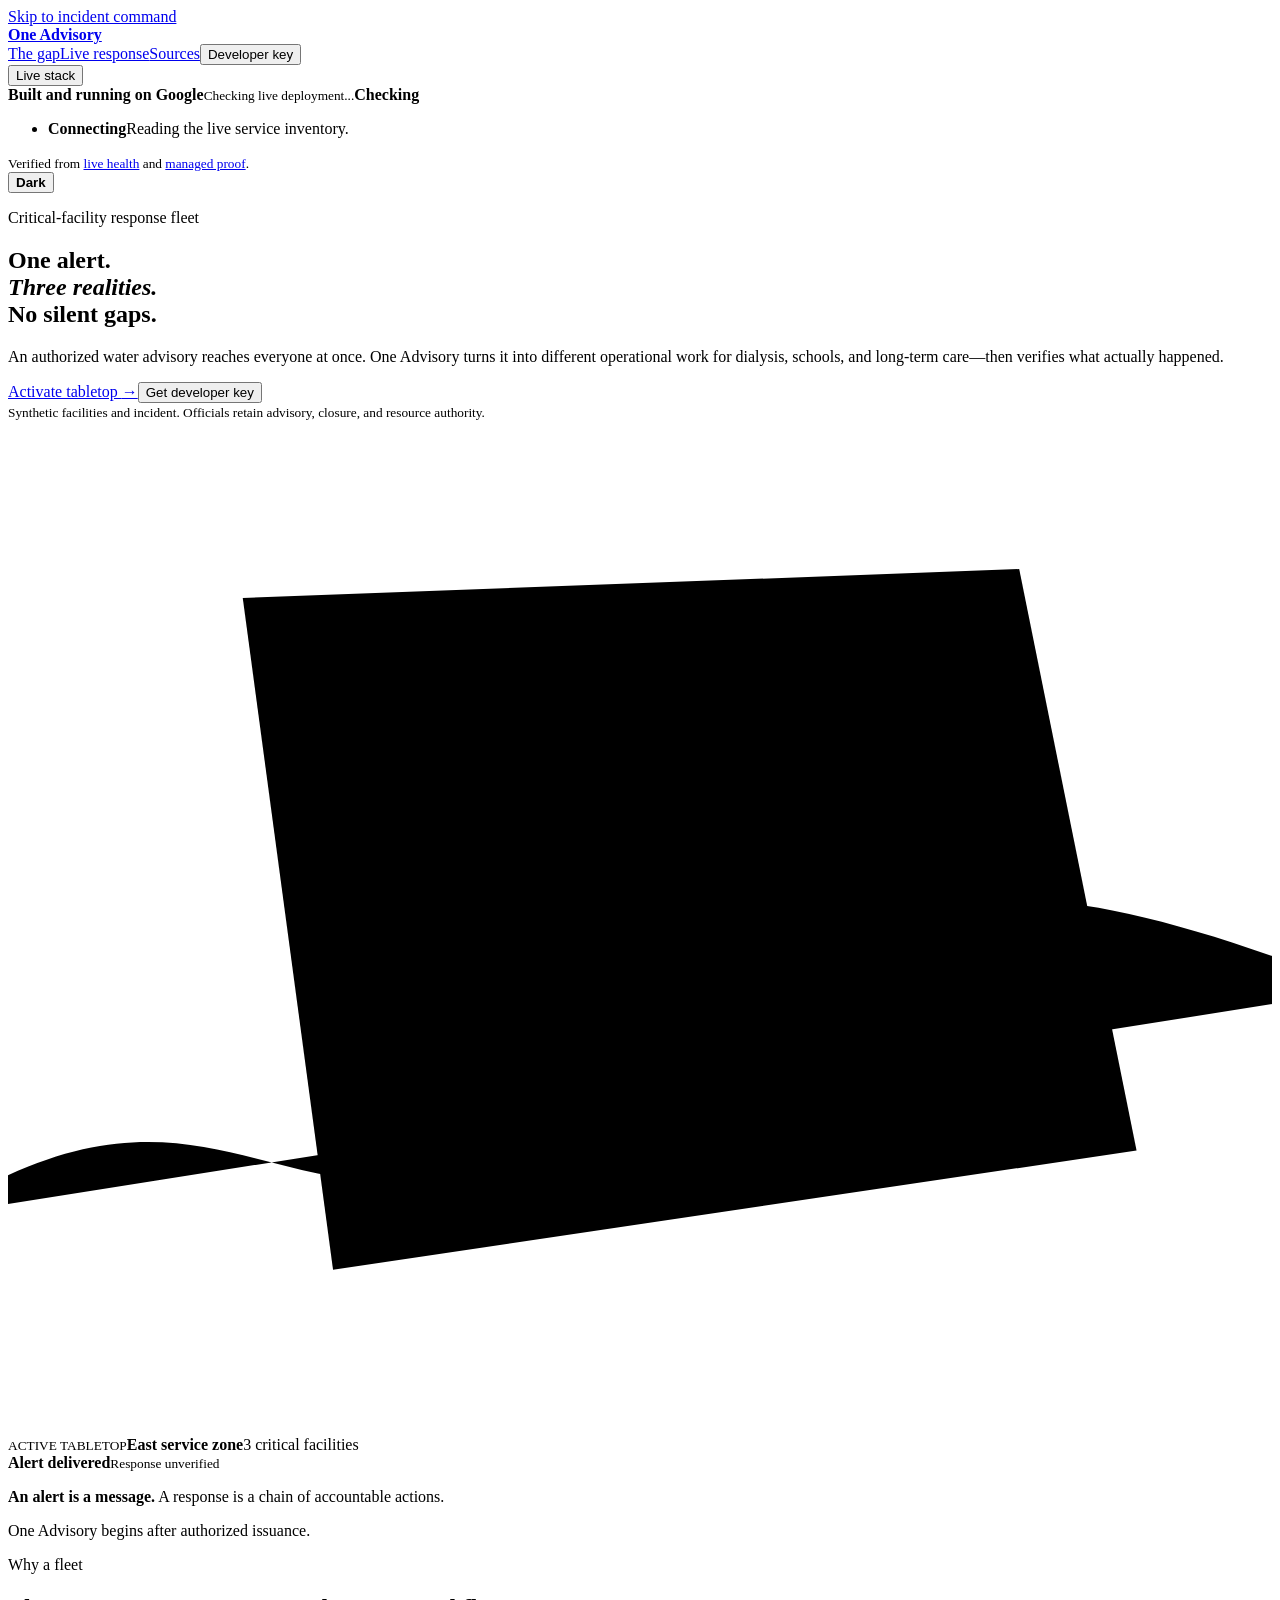
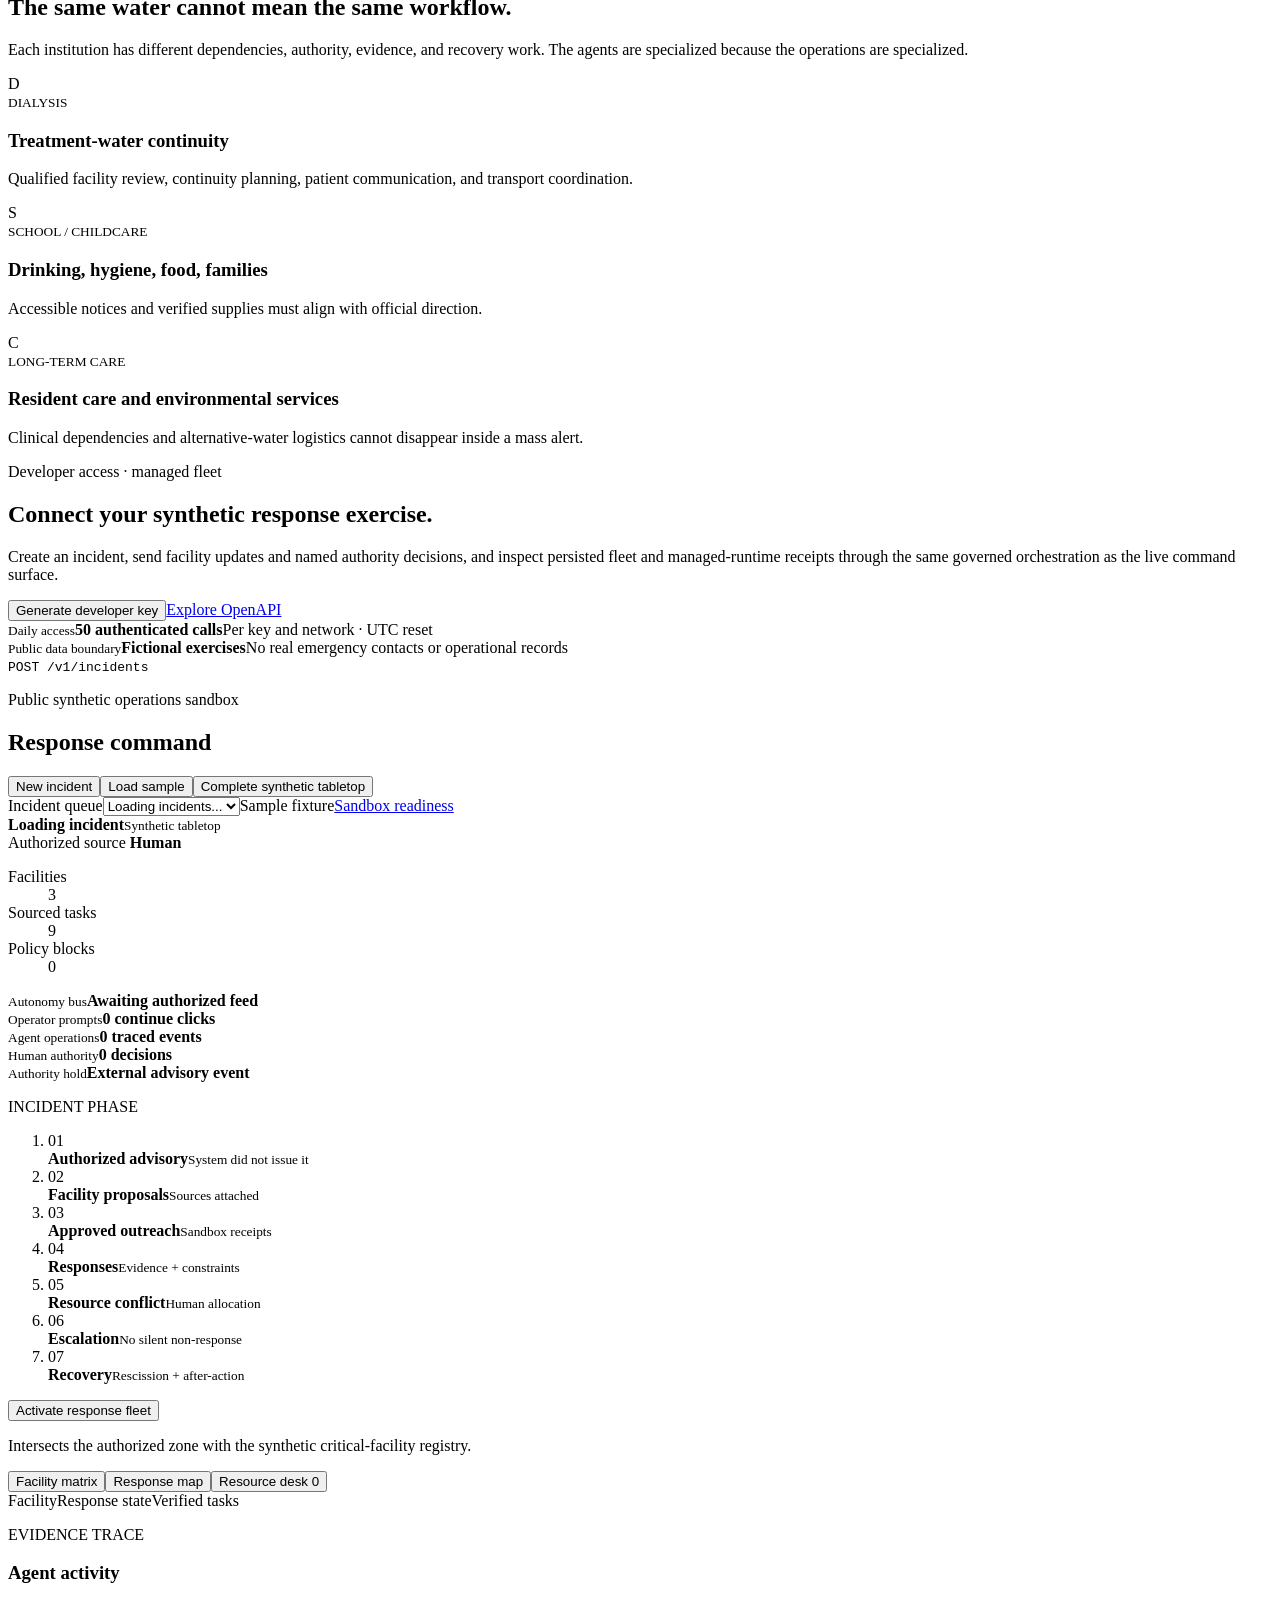
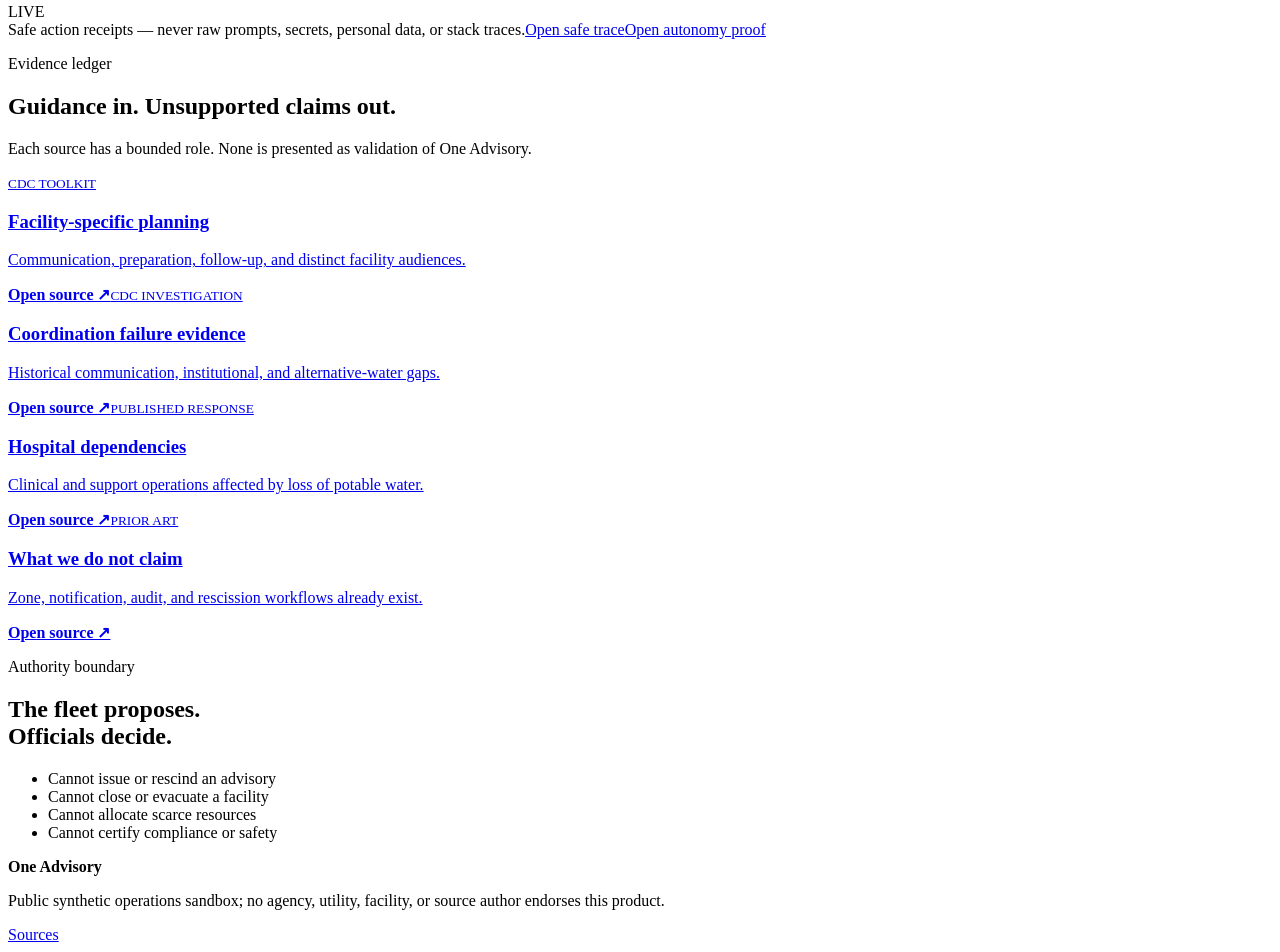
==== commit c731c724: "fix: name developer key in navigation" ====
--- a/app/web/index.html
+++ b/app/web/index.html
@@ -10,7 +10,7 @@
 <link rel="stylesheet" href="/static/developer.css"></head>
 <body>
   <a class="skip-link" href="#command">Skip to incident command</a>
-  <header class="topbar"><a class="brand" href="/"><span class="brand-symbol" aria-hidden="true"><i></i><i></i><i></i></span><b>One Advisory</b></a><nav><a href="#why">The gap</a><a href="#command">Live response</a><a href="#sources">Sources</a><button class="nav-developer" type="button" data-dev-open>Developer API</button><div class="cloud-status" data-cloud-status data-platform-endpoint="/api/platform"><button class="cloud-status-trigger" id="cloud-status-trigger" type="button" data-state="checking" aria-expanded="false" aria-controls="cloud-status-panel"><span class="cloud-status-dot" aria-hidden="true"></span><span class="cloud-status-copy">Live stack</span></button><div class="cloud-status-panel" id="cloud-status-panel" role="region" aria-label="Google services used by One Advisory" aria-hidden="true"><div class="cloud-status-head"><span><strong>Built and running on Google</strong><small data-cloud-summary>Checking live deployment...</small></span><b class="cloud-status-live" data-cloud-badge>Checking</b></div><ul class="cloud-status-services"><li><b>Connecting</b><span>Reading the live service inventory.</span></li></ul><small class="cloud-status-note">Verified from <a href="/health" target="_blank" rel="noreferrer">live health</a> and <a href="/api/platform" target="_blank" rel="noreferrer">managed proof</a>.</small></div></div><button id="theme-toggle" class="theme-toggle" type="button" aria-pressed="true"><span aria-hidden="true"></span><b>Dark</b></button></nav></header>
+  <header class="topbar"><a class="brand" href="/"><span class="brand-symbol" aria-hidden="true"><i></i><i></i><i></i></span><b>One Advisory</b></a><nav><a href="#why">The gap</a><a href="#command">Live response</a><a href="#sources">Sources</a><button class="nav-developer" type="button" data-dev-open>Developer key</button><div class="cloud-status" data-cloud-status data-platform-endpoint="/api/platform"><button class="cloud-status-trigger" id="cloud-status-trigger" type="button" data-state="checking" aria-expanded="false" aria-controls="cloud-status-panel"><span class="cloud-status-dot" aria-hidden="true"></span><span class="cloud-status-copy">Live stack</span></button><div class="cloud-status-panel" id="cloud-status-panel" role="region" aria-label="Google services used by One Advisory" aria-hidden="true"><div class="cloud-status-head"><span><strong>Built and running on Google</strong><small data-cloud-summary>Checking live deployment...</small></span><b class="cloud-status-live" data-cloud-badge>Checking</b></div><ul class="cloud-status-services"><li><b>Connecting</b><span>Reading the live service inventory.</span></li></ul><small class="cloud-status-note">Verified from <a href="/health" target="_blank" rel="noreferrer">live health</a> and <a href="/api/platform" target="_blank" rel="noreferrer">managed proof</a>.</small></div></div><button id="theme-toggle" class="theme-toggle" type="button" aria-pressed="true"><span aria-hidden="true"></span><b>Dark</b></button></nav></header>
   <main>
     <section class="hero shell">
       <div class="hero-copy"><p class="kicker">Critical-facility response fleet</p><h1>One alert.<br><em>Three realities.</em><br>No silent gaps.</h1><p>An authorized water advisory reaches everyone at once. One Advisory turns it into different operational work for dialysis, schools, and long-term care—then verifies what actually happened.</p><div class="hero-actions"><a href="#command" class="button primary">Activate tabletop <span>→</span></a><button class="button quiet" type="button" data-dev-open>Get developer key</button></div><small>Synthetic facilities and incident. Officials retain advisory, closure, and resource authority.</small></div>
